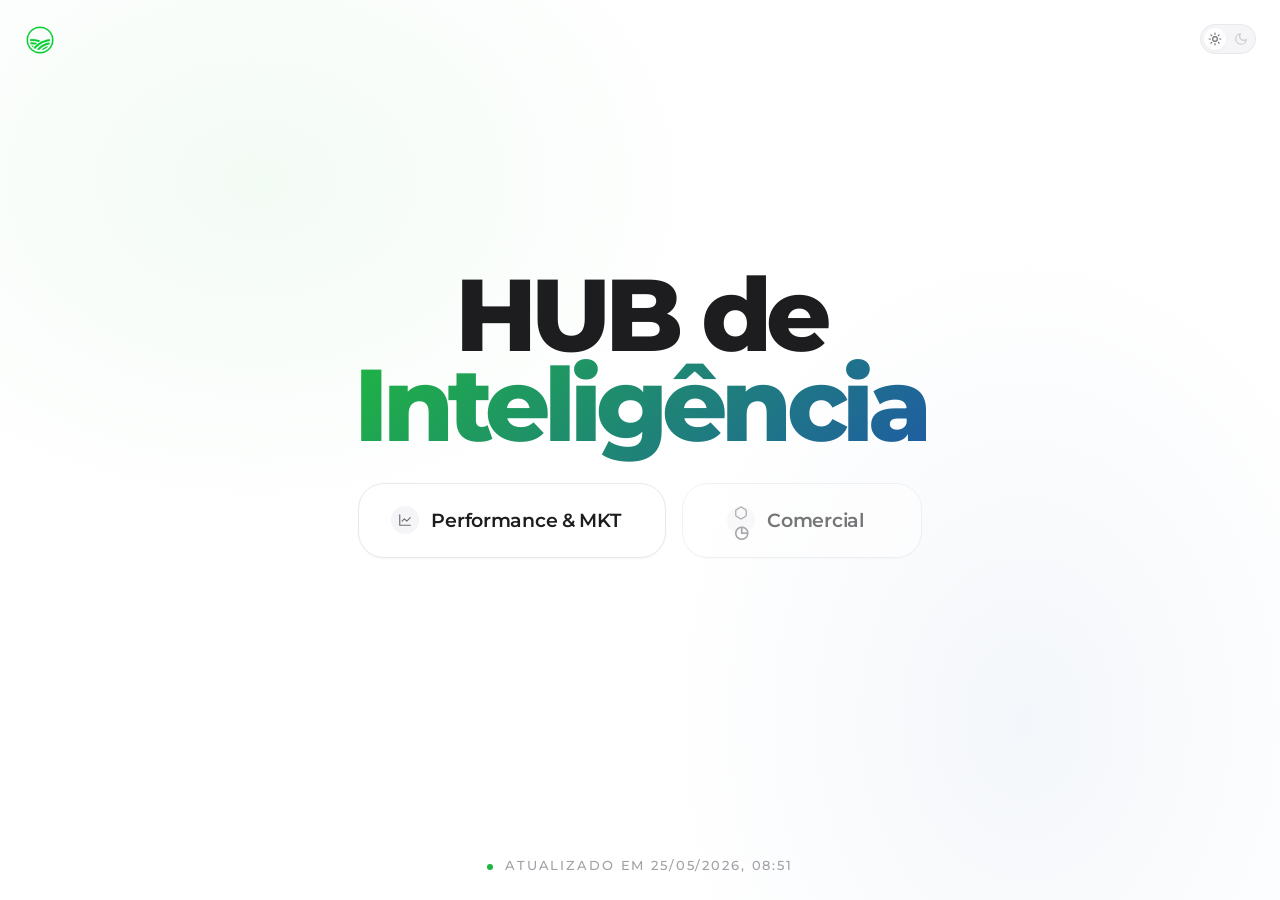
==== hub/index.html @ 113a397a "feat: setup inicial HUB Inteligencia + fluxo 1-click - Pipeline pandas processa 4 bases (Atividades," ====
<!doctype html>
<html lang="pt-BR">
<head>
  <meta charset="utf-8" />
  <meta name="viewport" content="width=device-width, initial-scale=1" />
  <title>HUB de Inteligência · Agroadvance</title>
  <link rel="stylesheet" href="assets/css/theme.css" />
  <script src="dados/performance_mkt.js" onerror="console.warn('Rode scripts/ATUALIZAR.bat')"></script>
</head>
<body>

<main class="home">

  <a class="home-mark brand-logo" href="index.html" aria-label="Agroadvance">
    <img src="assets/img/LogoAgro.png" alt="Agroadvance" class="brand-logo-img" />
  </a>

  <div class="home-toggle">
    <button class="theme-toggle" id="themeToggle" aria-label="Alternar tema">
      <svg class="tt-sun" viewBox="0 0 24 24" fill="none" stroke="currentColor" stroke-width="2" stroke-linecap="round" stroke-linejoin="round"><circle cx="12" cy="12" r="4"/><path d="M12 2v2M12 20v2M4.93 4.93l1.41 1.41M17.66 17.66l1.41 1.41M2 12h2M20 12h2M4.93 19.07l1.41-1.41M17.66 6.34l1.41-1.41"/></svg>
      <svg class="tt-moon" viewBox="0 0 24 24" fill="none" stroke="currentColor" stroke-width="2" stroke-linecap="round" stroke-linejoin="round"><path d="M21 12.79A9 9 0 1 1 11.21 3 7 7 0 0 0 21 12.79z"/></svg>
    </button>
  </div>

  <div class="home-inner home-inner-clean">

    <h1 class="home-title">HUB de<br/><em>Inteligência</em></h1>

    <div class="home-actions">

      <a class="btn-liquid btn-clean brand" href="area-mkt.html">
        <span class="btn-icon">
          <svg width="14" height="14" viewBox="0 0 24 24" fill="none" stroke="currentColor" stroke-width="2" stroke-linecap="round" stroke-linejoin="round"><path d="M3 3v18h18"/><path d="M7 14l4-4 4 4 6-6"/></svg>
        </span>
        <span class="btn-label-center">Performance &amp; MKT</span>
        <span class="btn-arrow">
          <svg width="18" height="18" viewBox="0 0 24 24" fill="none" stroke="currentColor" stroke-width="2.5" stroke-linecap="round" stroke-linejoin="round"><path d="M5 12h14M13 5l7 7-7 7"/></svg>
        </span>
      </a>

      <a class="btn-liquid btn-clean accent locked" href="#" onclick="return false;">
        <span class="btn-icon">
          <svg width="14" height="14" viewBox="0 0 24 24" fill="none" stroke="currentColor" stroke-width="2" stroke-linecap="round" stroke-linejoin="round"><path d="M21 16V8a2 2 0 0 0-1-1.73l-7-4a2 2 0 0 0-2 0l-7 4A2 2 0 0 0 3 8v8a2 2 0 0 0 1 1.73l7 4a2 2 0 0 0 2 0l7-4A2 2 0 0 0 21 16z"/></svg>
        </span>
        <span class="btn-label-center">Comercial</span>
        <span class="btn-arrow">
          <svg width="18" height="18" viewBox="0 0 24 24" fill="none" stroke="currentColor" stroke-width="2.5" stroke-linecap="round" stroke-linejoin="round"><path d="M5 12h14M13 5l7 7-7 7"/></svg>
        </span>
      </a>

    </div>
  </div>

  <div class="home-foot">
    <span class="pulse"></span>
    <span id="updateText">Carregando…</span>
  </div>
</main>

<script>
  // Theme
  (function() {
    const saved = localStorage.getItem('hub-theme') || 'light';
    document.documentElement.dataset.theme = saved;
    document.getElementById('themeToggle').addEventListener('click', () => {
      const next = document.documentElement.dataset.theme === 'dark' ? 'light' : 'dark';
      document.documentElement.dataset.theme = next;
      localStorage.setItem('hub-theme', next);
    });
  })();
  // Última atualização
  (function() {
    if (window.PAINEL_DATA) {
      const upd = new Date(window.PAINEL_DATA.meta.atualizado_em);
      document.getElementById('updateText').textContent =
        'Atualizado em ' + upd.toLocaleString('pt-BR', { dateStyle: 'short', timeStyle: 'short' });
    } else {
      document.getElementById('updateText').textContent = 'Sem dados. Rode scripts/ATUALIZAR.bat';
    }
  })();
</script>

</body>
</html>
---- hub/assets/css/theme.css ----
/* ============================================================
   HUB AGROADVANCE — Design System "ATLAS · APPLE-CLEAN"
   Montserrat · ultra-minimalista · liquid buttons · light/dark
   ============================================================ */

@import url('https://fonts.googleapis.com/css2?family=Montserrat:wght@300;400;500;600;700;800;900&family=JetBrains+Mono:wght@400;500;600&display=swap');

:root {
  /* ============= BRAND (paleta oficial Agroadvance) ============= */
  --brand-50:  #f1fbf4;
  --brand-100: #d8f4dd;
  --brand-300: #5edc7e;
  --brand-500: #1fb541;
  --brand-600: #18a039;
  --brand-700: #137f2e;
  --brand-900: #0a4519;

  --accent-100: #e0eafa;
  --accent-300: #6ca1df;
  --accent-500: #1f5ba4;
  --accent-700: #143a6b;
  --accent-900: #0b2138;
  --accent-950: #07172a;

  /* ============= NEUTROS Apple-clean ============= */
  --gray-50:  #fafafa;
  --gray-100: #f5f5f7;     /* Apple gray */
  --gray-200: #e8e8ed;
  --gray-300: #d2d2d7;
  --gray-400: #a1a1a6;
  --gray-500: #6e6e73;
  --gray-700: #424245;
  --gray-800: #1d1d1f;     /* Apple black */
  --gray-900: #000000;

  /* ============= Semântica ============= */
  --positive: #1fb541;
  --positive-soft: #f1fbf4;
  --negative: #d70015;
  --negative-soft: #fff2f2;
  --warn:     #b35309;
  --warn-soft: #fdf5e8;

  /* ============= TIPOGRAFIA ============= */
  --font-display: 'Montserrat', -apple-system, BlinkMacSystemFont, sans-serif;
  --font-body:    'Montserrat', -apple-system, BlinkMacSystemFont, sans-serif;
  --font-mono:    'JetBrains Mono', 'SF Mono', Menlo, monospace;

  --size-hero:    clamp(3.2rem, 8vw, 7rem);
  --size-display: clamp(1.9rem, 3.6vw, 2.8rem);
  --size-h1: 1.6rem;
  --size-h2: 1.18rem;
  --size-body: 0.95rem;
  --size-small: 0.86rem;
  --size-micro: 0.78rem;

  /* ============= ESPAÇOS ============= */
  --space-1: 4px;
  --space-2: 8px;
  --space-3: 12px;
  --space-4: 16px;
  --space-5: 24px;
  --space-6: 32px;
  --space-7: 48px;
  --space-8: 64px;
  --space-9: 96px;

  /* ============= RAIO ============= */
  --radius-sm: 6px;
  --radius:    10px;
  --radius-lg: 18px;
  --radius-xl: 26px;
  --radius-pill: 999px;

  /* ============= SOMBRAS (Apple-like) ============= */
  --shadow-nano:  0 1px 2px rgba(0, 0, 0, 0.04);
  --shadow-soft:  0 4px 16px rgba(0, 0, 0, 0.05);
  --shadow-lift:  0 20px 50px rgba(0, 0, 0, 0.08);
  --shadow-glow:  0 0 0 4px rgba(31, 181, 65, 0.15);

  /* ============= MOTION ============= */
  --ease-apple: cubic-bezier(0.32, 0.72, 0, 1);
  --ease-liquid: cubic-bezier(0.65, 0, 0.35, 1);
  --t-fast:    160ms;
  --t-base:    320ms;
  --t-slow:    560ms;

  /* ============= CONTEXTO (light) ============= */
  --bg:       #ffffff;
  --bg-soft:  var(--gray-50);
  --surface:  #ffffff;
  --surface-2: var(--gray-100);
  --surface-elev: #ffffff;
  --border:   var(--gray-200);
  --border-strong: var(--gray-300);
  --text:     var(--gray-800);
  --text-muted: var(--gray-500);
  --text-soft: var(--gray-400);

  /* Gráficos */
  --chart-1: #1fb541;
  --chart-2: #1f5ba4;
  --chart-3: #b35309;
  --chart-4: #0a4519;
  --chart-5: #6ca1df;
  --chart-grid: rgba(0, 0, 0, 0.05);

  --sidebar-w: 88px;
}

:root[data-theme="dark"] {
  --bg:       #000000;
  --bg-soft:  #0a0a0c;
  --surface:  #111114;
  --surface-2: #1a1a1f;
  --surface-elev: #1f1f24;
  --border:   #2a2a30;
  --border-strong: #3a3a40;
  --text:     #f5f5f7;
  --text-muted: #a1a1a6;
  --text-soft: #6e6e73;

  --gray-100: #1a1a1f;
  --gray-200: #2a2a30;

  --chart-grid: rgba(255, 255, 255, 0.05);
  --positive-soft: rgba(31, 181, 65, 0.12);
  --negative-soft: rgba(215, 0, 21, 0.14);
  --warn-soft: rgba(179, 83, 9, 0.14);

  --shadow-nano:  0 1px 2px rgba(0,0,0,0.4);
  --shadow-soft:  0 4px 16px rgba(0,0,0,0.5);
  --shadow-lift:  0 20px 50px rgba(0,0,0,0.7);
}

/* ============================================================ */
*, *::before, *::after { box-sizing: border-box; }
html, body { margin: 0; padding: 0; }
html {
  /* Base aumentada (16px → 18.5px) — escala +15.6% em tudo que usa rem */
  font-size: 18.5px;
}
body {
  font-family: var(--font-body);
  font-size: var(--size-body);
  background: var(--bg);
  color: var(--text);
  -webkit-font-smoothing: antialiased;
  -moz-osx-font-smoothing: grayscale;
  min-height: 100vh;
  line-height: 1.5;
  letter-spacing: -0.01em;
}
a { color: inherit; text-decoration: none; }
button { font: inherit; cursor: pointer; }
h1, h2, h3, h4 { margin: 0; font-weight: 700; line-height: 1.05; letter-spacing: -0.035em; }

@media (prefers-reduced-motion: reduce) {
  *, *::before, *::after { animation-duration: 0.01ms !important; transition-duration: 0.01ms !important; }
}

::selection { background: var(--brand-500); color: white; }

/* ============================================================
   TIPOGRAFIA — Utilitárias
   ============================================================ */
.t-hero {
  font-family: var(--font-display);
  font-size: var(--size-hero);
  font-weight: 800;
  letter-spacing: -0.06em;
  line-height: 0.88;
}
.t-display {
  font-family: var(--font-display);
  font-size: var(--size-display);
  font-weight: 700;
  letter-spacing: -0.035em;
  line-height: 1.05;
}
.t-mono { font-family: var(--font-mono); font-feature-settings: "tnum", "zero"; }
.t-num { font-family: var(--font-mono); font-variant-numeric: tabular-nums; font-feature-settings: "tnum"; letter-spacing: -0.01em; }
.t-kicker {
  font-family: var(--font-display);
  font-size: var(--size-micro);
  font-weight: 600;
  text-transform: uppercase;
  letter-spacing: 0.18em;
  color: var(--text-muted);
}

/* ============================================================
   HOME — Apple-clean ultra-minimalista
   ============================================================ */
.home {
  min-height: 100vh;
  display: grid;
  place-items: center;
  position: relative;
  overflow: hidden;
  padding: var(--space-7) var(--space-5);
  background: var(--bg);
}
.home::before {
  /* gradient ambient sutil — quase impercepível */
  content: '';
  position: absolute; inset: 0;
  background:
    radial-gradient(ellipse 800px 600px at 20% 20%, rgba(31, 181, 65, 0.05), transparent 60%),
    radial-gradient(ellipse 600px 800px at 80% 80%, rgba(31, 91, 164, 0.05), transparent 60%);
  pointer-events: none;
}
:root[data-theme="dark"] .home::before {
  background:
    radial-gradient(ellipse 800px 600px at 20% 20%, rgba(31, 181, 65, 0.08), transparent 60%),
    radial-gradient(ellipse 600px 800px at 80% 80%, rgba(31, 91, 164, 0.08), transparent 60%);
}

.home-toggle {
  position: absolute; top: var(--space-5); right: var(--space-5);
  z-index: 10;
}

.home-mark {
  position: absolute; top: var(--space-5); left: var(--space-5);
  display: flex; align-items: center; gap: 10px;
  font-family: var(--font-display); font-weight: 600;
  font-size: 0.95rem;
  letter-spacing: -0.01em;
  color: var(--text);
  z-index: 10;
  text-decoration: none;
  transition: opacity var(--t-base) var(--ease-apple);
}
.home-mark:hover { opacity: 0.7; }

/* Logo Agroadvance — PNG real (LogoAgro.png) */
.brand-logo-img {
  height: 32px;
  width: auto;
  display: block;
  object-fit: contain;
}
@media (max-width: 640px) { .brand-logo-img { height: 26px; } }
:root[data-theme="dark"] .brand-logo-img {
  filter: brightness(0) invert(1);   /* logo escuro vira claro no dark mode */
}

.home-inner {
  text-align: center;
  position: relative; z-index: 1;
  max-width: 720px;
  display: flex; flex-direction: column;
  align-items: center;
  gap: var(--space-7);
}
.home-inner-clean {
  gap: var(--space-6);
  margin-top: -8vh;          /* sobe levemente para não ficar com espaço vazio em cima */
}
@media (max-height: 700px) {
  .home-inner-clean { margin-top: 0; }
}

.home-eyebrow {
  font-family: var(--font-display);
  font-size: 0.78rem;
  font-weight: 600;
  text-transform: uppercase;
  letter-spacing: 0.22em;
  color: var(--text-muted);
  display: inline-flex; align-items: center; gap: var(--space-2);
}
.home-eyebrow::before, .home-eyebrow::after {
  content: ''; width: 24px; height: 1px; background: var(--border-strong);
}

.home-title {
  font-family: var(--font-display);
  font-size: var(--size-hero);
  font-weight: 800;
  letter-spacing: -0.06em;
  line-height: 0.88;
  color: var(--text);
}
.home-title em {
  font-style: normal;
  font-weight: 800;
  background: linear-gradient(135deg, var(--brand-500) 0%, var(--accent-500) 100%);
  -webkit-background-clip: text; background-clip: text;
  color: transparent;
}

.home-actions {
  display: flex; gap: var(--space-4);
  flex-wrap: wrap;
  justify-content: center;
}
@media (max-width: 640px) {
  .home-actions { flex-direction: column; width: 100%; max-width: 360px; }
}

.home-foot {
  position: absolute;
  bottom: var(--space-5); left: 0; right: 0;
  text-align: center;
  font-family: var(--font-display);
  font-size: 0.72rem;
  font-weight: 500;
  letter-spacing: 0.14em;
  text-transform: uppercase;
  color: var(--text-soft);
  z-index: 5;
}
.home-foot .pulse {
  display: inline-block; width: 6px; height: 6px;
  border-radius: 50%; background: var(--brand-500);
  margin-right: 6px;
  animation: pulse-soft 2.4s ease-in-out infinite;
}
@keyframes pulse-soft {
  0%, 100% { opacity: 0.6; transform: scale(1); }
  50% { opacity: 1; transform: scale(1.4); }
}

/* ============================================================
   BOTÕES LIQUID — premium Apple-clean
   ============================================================ */
.btn-liquid {
  --btn-bg: var(--surface);
  --btn-fg: var(--text);
  --btn-fill: var(--gray-800);
  --btn-fill-fg: white;
  --btn-border: var(--border-strong);

  position: relative;
  display: inline-flex;
  align-items: center; justify-content: center;
  gap: var(--space-3);
  padding: 22px 36px;
  min-width: 240px;
  background: var(--btn-bg);
  color: var(--btn-fg);
  border: 1px solid var(--btn-border);
  border-radius: var(--radius-xl);
  font-family: var(--font-display);
  font-weight: 600;
  font-size: 1.05rem;
  letter-spacing: -0.015em;
  overflow: hidden;
  cursor: pointer;
  transition: color var(--t-base) var(--ease-apple),
              border-color var(--t-base) var(--ease-apple),
              transform var(--t-base) var(--ease-apple),
              box-shadow var(--t-base) var(--ease-apple);
  box-shadow: var(--shadow-nano);
}
.btn-liquid::before {
  content: '';
  position: absolute;
  bottom: 0; left: 0;
  width: 100%; height: 0;
  background: var(--btn-fill);
  z-index: 0;
  transition: height var(--t-slow) var(--ease-liquid);
  border-radius: var(--radius-xl) var(--radius-xl) 0 0;
}
.btn-liquid > * { position: relative; z-index: 1; }
.btn-liquid:hover {
  color: var(--btn-fill-fg);
  border-color: var(--btn-fill);
  transform: translateY(-2px);
  box-shadow: var(--shadow-lift);
}
.btn-liquid:hover::before { height: 110%; }
.btn-liquid:active { transform: translateY(0); transition-duration: 100ms; }
.btn-liquid:focus-visible { outline: 0; box-shadow: 0 0 0 4px rgba(31, 181, 65, 0.25); }

.btn-liquid .btn-icon {
  display: inline-grid; place-items: center;
  width: 28px; height: 28px;
  border-radius: 50%;
  background: var(--surface-2);
  color: var(--text-muted);
  flex-shrink: 0;
  transition: background var(--t-base) var(--ease-apple),
              color var(--t-base) var(--ease-apple);
}
.btn-liquid:hover .btn-icon {
  background: rgba(255,255,255,0.15);
  color: var(--btn-fill-fg);
}

.btn-liquid .btn-label { display: inline-flex; flex-direction: column; align-items: flex-start; }
.btn-liquid .btn-label small {
  font-size: 0.62rem;
  font-weight: 600;
  letter-spacing: 0.18em;
  text-transform: uppercase;
  color: var(--text-muted);
  margin-bottom: 2px;
  transition: color var(--t-base) var(--ease-apple);
}
.btn-liquid:hover .btn-label small { color: rgba(255,255,255,0.7); }

/* Botão limpo: texto centralizado em uma linha só (sem kicker "ÁREA 01") */
.btn-liquid.btn-clean {
  justify-content: center;
  padding: 22px 32px;
  white-space: nowrap;            /* impede quebra do conteúdo no hover */
}
.btn-liquid.btn-clean .btn-icon { order: 0; flex-shrink: 0; }
.btn-liquid.btn-clean .btn-label-center {
  font-family: var(--font-display);
  font-weight: 600;
  font-size: 1.05rem;
  letter-spacing: -0.015em;
  color: inherit;
  text-align: center;
  order: 1;
  white-space: nowrap;            /* nunca quebra em duas linhas */
  flex-shrink: 0;
}
.btn-liquid.btn-clean .btn-arrow { order: 2; flex-shrink: 0; }

.btn-liquid .btn-arrow {
  display: inline-flex;
  align-items: center; justify-content: flex-end;
  width: 0; opacity: 0;
  margin-left: 0;
  transition: width var(--t-base) var(--ease-apple),
              opacity var(--t-base) var(--ease-apple),
              margin-left var(--t-base) var(--ease-apple);
  overflow: hidden;
}
.btn-liquid:hover .btn-arrow {
  width: 22px; opacity: 1; margin-left: var(--space-2);
}

/* Variantes */
.btn-liquid.brand { --btn-fill: var(--brand-600); --btn-border: var(--border); }
.btn-liquid.brand:hover { border-color: var(--brand-600); }
.btn-liquid.accent { --btn-fill: var(--accent-500); --btn-border: var(--border); }
.btn-liquid.accent:hover { border-color: var(--accent-500); }
.btn-liquid.dark { --btn-fill: var(--gray-800); }
:root[data-theme="dark"] .btn-liquid.dark { --btn-fill: var(--gray-100); --btn-fill-fg: var(--gray-900); }

.btn-liquid.locked {
  cursor: not-allowed; opacity: 0.6;
  pointer-events: none;
}
.btn-liquid.locked .btn-icon::after {
  content: '◷';
  font-size: 0.9rem;
}

/* ============================================================
   TOGGLE TEMA — switch elegante
   ============================================================ */
.theme-toggle {
  width: 56px; height: 30px;
  background: var(--surface-2);
  border: 1px solid var(--border);
  border-radius: var(--radius-pill);
  position: relative;
  cursor: pointer;
  transition: background var(--t-base) var(--ease-apple),
              border-color var(--t-base) var(--ease-apple);
  padding: 0;
}
.theme-toggle::before {
  content: '';
  position: absolute;
  top: 3px; left: 3px;
  width: 22px; height: 22px;
  border-radius: 50%;
  background: var(--surface);
  box-shadow: var(--shadow-nano);
  transition: transform var(--t-base) var(--ease-apple),
              background var(--t-base) var(--ease-apple);
}
:root[data-theme="dark"] .theme-toggle::before { transform: translateX(26px); }
.theme-toggle svg {
  position: absolute;
  top: 50%; transform: translateY(-50%);
  width: 14px; height: 14px;
  color: var(--text-muted);
  transition: opacity var(--t-base);
}
.theme-toggle .tt-sun { left: 7px; opacity: 1; }
.theme-toggle .tt-moon { right: 7px; opacity: 0.3; }
:root[data-theme="dark"] .theme-toggle .tt-sun { opacity: 0.3; }
:root[data-theme="dark"] .theme-toggle .tt-moon { opacity: 1; }
.theme-toggle:hover { border-color: var(--border-strong); }
.theme-toggle:focus-visible { outline: 0; box-shadow: 0 0 0 4px rgba(31, 181, 65, 0.25); }

/* ============================================================
   ÁREA — Lista de painéis
   ============================================================ */
.area-page {
  min-height: 100vh;
  display: grid; place-items: center;
  position: relative;
  padding: var(--space-7) var(--space-5);
  background: var(--bg);
  overflow: hidden;
}
.area-page::before {
  content: '';
  position: absolute; inset: 0;
  background: radial-gradient(ellipse 700px 500px at 50% 30%, rgba(31, 181, 65, 0.04), transparent 60%);
  pointer-events: none;
}
:root[data-theme="dark"] .area-page::before {
  background: radial-gradient(ellipse 700px 500px at 50% 30%, rgba(31, 181, 65, 0.07), transparent 60%);
}

.area-inner {
  position: relative; z-index: 1;
  text-align: center;
  max-width: 880px;
  display: flex; flex-direction: column;
  align-items: center;
  gap: var(--space-6);
}

.area-back {
  position: absolute;
  top: var(--space-5); right: var(--space-7);
  width: 42px; height: 42px;
  display: grid; place-items: center;
  border-radius: 50%;
  background: var(--surface);
  border: 1px solid var(--border);
  color: var(--text-muted);
  transition: all var(--t-base) var(--ease-apple);
  z-index: 10;
}
.area-back:hover {
  color: var(--text);
  border-color: var(--border-strong);
  transform: translateX(-3px);
}

.area-eyebrow {
  font-family: var(--font-display);
  font-size: 0.74rem;
  font-weight: 600;
  text-transform: uppercase;
  letter-spacing: 0.22em;
  color: var(--text-muted);
}

.area-title {
  font-family: var(--font-display);
  font-size: clamp(2.5rem, 5.5vw, 4.2rem);
  font-weight: 800;
  letter-spacing: -0.05em;
  line-height: 0.95;
}
.area-title em {
  font-style: normal;
  background: linear-gradient(135deg, var(--brand-500), var(--accent-500));
  -webkit-background-clip: text; background-clip: text; color: transparent;
}

.paineis-grid-clean {
  display: grid;
  grid-template-columns: repeat(auto-fit, minmax(220px, 1fr));
  gap: var(--space-4);
  width: 100%; max-width: 880px;
}
/* Viewport médio: 2 colunas pra evitar 3×260 estourando ~800px */
@media (max-width: 900px) {
  .paineis-grid-clean { grid-template-columns: repeat(auto-fit, minmax(200px, 1fr)); }
}
@media (max-width: 560px) {
  .paineis-grid-clean { grid-template-columns: 1fr; }
}

/* ============================================================
   APP LAYOUT (painel)
   ============================================================ */
.app-layout { min-height: 100vh; display: flex; }

.sidebar {
  width: var(--sidebar-w);
  flex-shrink: 0;
  background: var(--surface);
  border-right: 1px solid var(--border);
  display: flex; flex-direction: column;
  align-items: center;
  padding: var(--space-5) 0;
  gap: var(--space-2);
  position: sticky; top: 0; height: 100vh;
}
.sb-brand {
  width: 56px; height: 56px;
  display: grid; place-items: center;
  margin-bottom: var(--space-5);
  border-radius: 12px;
  position: relative;
  cursor: pointer;
  transition: transform var(--t-base) var(--ease-apple), background var(--t-base);
  overflow: hidden;
  padding: 6px;
}
.sb-brand:hover {
  transform: scale(1.06);
  background: var(--surface-2);
}
/* Sidebar — logo Agroadvance (substitui o círculo antigo). Clicando volta ao HUB. */
.sb-brand-img {
  width: 100%; height: auto;
  max-height: 100%;
  object-fit: contain;
  display: block;
}
:root[data-theme="dark"] .sb-brand-img { filter: brightness(0) invert(1); }

.sb-btn {
  width: 44px; height: 44px;
  border-radius: var(--radius);
  border: 0; background: transparent;
  color: var(--text-muted);
  display: grid; place-items: center;
  cursor: pointer; position: relative;
  transition: all var(--t-fast) var(--ease-apple);
}
.sb-btn:hover { background: var(--surface-2); color: var(--text); }
.sb-btn.active { background: var(--text); color: var(--bg); }

.sb-tooltip {
  position: absolute; left: calc(100% + 12px); top: 50%;
  transform: translateY(-50%) translateX(-4px);
  background: var(--text); color: var(--bg);
  font-family: var(--font-display); font-size: 0.7rem;
  font-weight: 600; letter-spacing: 0.04em;
  padding: 5px 10px; border-radius: 6px;
  white-space: nowrap; pointer-events: none;
  opacity: 0; transition: all var(--t-base) var(--ease-apple);
  z-index: 100;
}
.sb-btn:hover .sb-tooltip { opacity: 1; transform: translateY(-50%) translateX(0); }
.sb-spacer { flex: 1; }

.app-main {
  flex: 1; min-width: 0;
  padding: var(--space-6) var(--space-6) var(--space-8);
}
@media (max-width: 720px) {
  .sidebar { width: 60px; }
  .app-main { padding: var(--space-4); }
}

/* ============================================================
   APP HEADER
   ============================================================ */
.app-top {
  display: grid;
  grid-template-columns: 1fr auto;
  gap: var(--space-5);
  align-items: end;
  padding-bottom: var(--space-5);
  border-bottom: 1px solid var(--border);
  margin-bottom: var(--space-6);
}
.app-top-left {
  display: flex;
  align-items: center;
  gap: var(--space-5);
  min-width: 0;
}
.app-logo {
  display: flex;
  align-items: center;
  justify-content: center;
  padding: 8px 14px;
  border-right: 1px solid var(--border);
  padding-right: var(--space-5);
  transition: opacity var(--t-base) var(--ease-apple);
  flex-shrink: 0;
}
.app-logo:hover { opacity: 0.65; }
.app-logo img {
  height: 32px;
  width: auto;
  display: block;
  object-fit: contain;
}
:root[data-theme="dark"] .app-logo img { filter: brightness(0) invert(1); }
@media (max-width: 720px) {
  .app-top-left { gap: var(--space-3); }
  .app-logo { padding: 4px 12px 4px 0; }
  .app-logo img { height: 26px; }
}
.app-top h1 {
  font-family: var(--font-display);
  font-size: clamp(1.7rem, 3vw, 2.2rem);
  font-weight: 700;
  letter-spacing: -0.035em;
  margin-top: 4px;
}
.app-top .crumb-line {
  display: flex; align-items: center; gap: var(--space-2);
  font-family: var(--font-display);
  font-size: 0.7rem;
  font-weight: 600;
  letter-spacing: 0.16em;
  text-transform: uppercase;
  color: var(--text-soft);
}
.app-top .crumb-sep { color: var(--text-soft); opacity: 0.5; }
.app-top .crumb-active { color: var(--text-muted); }

.app-edition {
  text-align: right;
  font-family: var(--font-display);
  font-size: 0.72rem;
  font-weight: 500;
  letter-spacing: 0.12em;
  text-transform: uppercase;
  color: var(--text-muted);
}
.ed-pulse {
  display: inline-block; width: 6px; height: 6px;
  border-radius: 50%; background: var(--brand-500);
  margin-right: 6px;
  animation: pulse-soft 2.4s ease-in-out infinite;
}

/* ============================================================
   TABS TOPO / FUNDO — centralizados, grandes, destaque verde
   ============================================================ */
.tabs-funnel {
  display: flex; justify-content: center; gap: var(--space-3);
  margin: var(--space-5) auto var(--space-6);
  flex-wrap: wrap;
}
.tab-funnel {
  position: relative;
  isolation: isolate;       /* cria contexto de empilhamento isolado */
  min-width: 180px;
  padding: 16px 36px;
  border: 1.5px solid var(--border);
  border-radius: var(--radius-pill);
  background: transparent;
  font-family: var(--font-display);
  font-weight: 700;
  font-size: 1rem;
  letter-spacing: 0.04em;
  text-transform: uppercase;
  color: var(--text-muted);
  cursor: pointer;
  overflow: hidden;
  transition: color var(--t-base) var(--ease-apple),
              border-color var(--t-base) var(--ease-apple),
              transform var(--t-base) var(--ease-apple);
}
.tab-funnel::before {
  content: '';
  position: absolute; inset: 0;
  background: linear-gradient(135deg, var(--brand-500), var(--brand-700));
  border-radius: var(--radius-pill);
  z-index: -1;              /* fica ATRÁS do texto */
  opacity: 0;
  transform: scale(0.92);
  transition: opacity var(--t-base) var(--ease-apple),
              transform var(--t-base) var(--ease-apple);
}
.tab-funnel:hover {
  color: var(--text);
  border-color: var(--brand-500);
}
.tab-funnel:hover::before { opacity: 0.10; transform: scale(1); }
.tab-funnel.active {
  color: white;
  border-color: var(--brand-600);
  box-shadow: 0 8px 22px rgba(31, 181, 65, 0.28);
}
.tab-funnel.active::before { opacity: 1; transform: scale(1); }
.tab-funnel:focus-visible { outline: 0; box-shadow: 0 0 0 4px rgba(31, 181, 65, 0.25); }

/* ============================================================
   FILTROS
   ============================================================ */
.filter-bar {
  display: flex; flex-wrap: wrap;
  align-items: center; gap: var(--space-3);
  padding: var(--space-3) var(--space-4);
  background: var(--surface-2);
  border-radius: var(--radius);
  margin-bottom: var(--space-5);
}
.filter-bar .fb-label {
  font-family: var(--font-display);
  font-size: 0.7rem;
  font-weight: 700;
  letter-spacing: 0.18em;
  text-transform: uppercase;
  color: var(--text-muted);
  margin-right: 6px;
}
.filter-bar select {
  font-family: var(--font-mono);
  font-size: 0.82rem;
  font-weight: 500;
  background: var(--surface);
  border: 1px solid var(--border);
  border-radius: var(--radius-sm);
  padding: 6px 28px 6px 10px;
  color: var(--text);
  cursor: pointer; outline: none;
  appearance: none;
  background-image: url("data:image/svg+xml;charset=utf-8,%3Csvg xmlns='http://www.w3.org/2000/svg' width='12' height='12' viewBox='0 0 24 24' fill='none' stroke='%236e6e73' stroke-width='2.5' stroke-linecap='round' stroke-linejoin='round'%3E%3Cpolyline points='6 9 12 15 18 9'/%3E%3C/svg%3E");
  background-repeat: no-repeat; background-position: right 8px center;
  transition: border-color var(--t-base);
}
.filter-bar select:hover { border-color: var(--border-strong); }

.preset {
  font-family: var(--font-display);
  font-size: 0.72rem;
  font-weight: 600;
  letter-spacing: 0.1em;
  text-transform: uppercase;
  background: var(--surface);
  border: 1px solid var(--border);
  border-radius: var(--radius-sm);
  padding: 6px 12px;
  color: var(--text-muted);
  transition: all var(--t-base) var(--ease-apple);
}
.preset:hover { color: var(--text); border-color: var(--border-strong); }
.preset.active { background: var(--text); color: var(--bg); border-color: var(--text); }

.btn-clear {
  margin-left: auto;
  background: transparent;
  border: 1px solid var(--border);
  border-radius: var(--radius-sm);
  padding: 6px 12px;
  font-family: var(--font-display);
  font-size: 0.72rem;
  font-weight: 600;
  letter-spacing: 0.1em;
  text-transform: uppercase;
  color: var(--text-muted);
  display: inline-flex; align-items: center; gap: 6px;
  transition: all var(--t-base) var(--ease-apple);
}
.btn-clear:hover { color: var(--negative); border-color: var(--negative); }

/* ============================================================
   FILTRO TIPO DE CURSO — centralizado, segmentado
   ============================================================ */
.filter-type {
  display: flex; justify-content: center; align-items: center;
  gap: var(--space-3);
  margin: 0 auto var(--space-5);
  padding: var(--space-2) var(--space-3);
  max-width: 700px;
}
.filter-type .ft-label {
  font-family: var(--font-display);
  font-size: 0.7rem;
  font-weight: 700;
  letter-spacing: 0.18em;
  text-transform: uppercase;
  color: var(--text-muted);
}
.filter-type .ft-buttons {
  display: inline-flex;
  background: var(--surface-2);
  border: 1px solid var(--border);
  border-radius: var(--radius-pill);
  padding: 4px;
}
.filter-type .ft-btn {
  position: relative; isolation: isolate;
  font-family: var(--font-display);
  font-size: 0.82rem;
  font-weight: 600;
  letter-spacing: -0.005em;
  padding: 8px 18px;
  border: 0; background: transparent;
  color: var(--text-muted);
  border-radius: var(--radius-pill);
  cursor: pointer;
  overflow: hidden;
  transition: color var(--t-base) var(--ease-apple);
}
.filter-type .ft-btn::before {
  content: '';
  position: absolute; inset: 0;
  background: linear-gradient(135deg, var(--brand-500), var(--brand-700));
  border-radius: var(--radius-pill);
  z-index: -1;
  opacity: 0;
  transform: scale(0.92);
  transition: opacity var(--t-base) var(--ease-apple), transform var(--t-base) var(--ease-apple);
}
.filter-type .ft-btn:hover { color: var(--text); }
.filter-type .ft-btn.active {
  color: white;
  box-shadow: 0 4px 14px rgba(31, 181, 65, 0.25);
}
.filter-type .ft-btn.active::before { opacity: 1; transform: scale(1); }
.filter-type .ft-btn:focus-visible { outline: 0; box-shadow: 0 0 0 4px rgba(31, 181, 65, 0.2); }
@media (max-width: 560px) {
  .filter-type { flex-direction: column; gap: var(--space-2); }
}

/* ============================================================
   BANNERS
   ============================================================ */
.warn-banner {
  display: flex; align-items: center; gap: var(--space-3);
  padding: var(--space-3) var(--space-4);
  background: var(--warn-soft);
  border: 1px solid color-mix(in srgb, var(--warn) 30%, transparent);
  border-left: 3px solid var(--warn);
  border-radius: var(--radius);
  margin-bottom: var(--space-3);
  font-size: 0.86rem;
  font-weight: 500;
}
.warn-banner strong { color: var(--warn); font-weight: 700; margin-right: 4px; }

.selection-banner {
  display: flex; align-items: center; gap: var(--space-3);
  padding: var(--space-3) var(--space-4);
  background: var(--surface);
  border: 1px solid var(--border);
  border-left: 3px solid var(--brand-500);
  border-radius: var(--radius);
  margin-bottom: var(--space-4);
  font-size: 0.88rem;
  font-weight: 500;
  min-width: 0;                /* permite encolher dentro do main */
}
.selection-banner .sb-tag {
  font-family: var(--font-display);
  font-size: 0.68rem;
  font-weight: 700;
  letter-spacing: 0.16em;
  text-transform: uppercase;
  color: var(--text-muted);
  flex-shrink: 0;
}
.selection-banner .sb-val {
  color: var(--text);
  font-weight: 600;
  /* Trunca nomes longos de campanha/criativo preservando o botão Limpar */
  min-width: 0;
  flex: 1 1 auto;
  overflow: hidden;
  text-overflow: ellipsis;
  white-space: nowrap;
}
.selection-banner .sb-type { color: var(--text-soft); flex-shrink: 0; }
.selection-banner .sb-clear {
  margin-left: auto;
  flex-shrink: 0;              /* nunca corta o botão Limpar */
  background: transparent;
  border: 1px solid var(--border);
  border-radius: var(--radius-sm);
  padding: 4px 12px;
  font-family: var(--font-display);
  font-size: 0.7rem;
  font-weight: 600;
  letter-spacing: 0.1em;
  text-transform: uppercase;
  color: var(--text-muted);
}
.selection-banner .sb-clear:hover { color: var(--negative); border-color: var(--negative); }

/* ============================================================
   SEÇÃO
   ============================================================ */
.section {
  margin-top: var(--space-7);
  margin-bottom: var(--space-4);
}
.section:first-of-type { margin-top: 0; }
.section-head {
  display: flex; align-items: baseline; justify-content: space-between;
  gap: var(--space-4);
  margin-bottom: var(--space-4);
}
.section-head .sec-left {
  display: flex; align-items: baseline; gap: var(--space-3);
}
.section-head .sec-num {
  font-family: var(--font-display);
  font-size: 0.7rem;
  font-weight: 700;
  letter-spacing: 0.18em;
  text-transform: uppercase;
  color: var(--text-soft);
}
.section-head h2 {
  font-family: var(--font-display);
  font-size: 1.2rem;
  font-weight: 700;
  letter-spacing: -0.02em;
}
.section-head .sec-hint {
  font-family: var(--font-display);
  font-size: 0.7rem;
  font-weight: 500;
  letter-spacing: 0.1em;
  text-transform: uppercase;
  color: var(--text-soft);
}

/* ============================================================
   KPI grid Apple-clean — 2 Heros à esquerda + grid 4x2 à direita
   ============================================================ */
.kpi-grid {
  display: grid;
  grid-template-columns: 0.8fr 1.3fr;   /* heros menor, secundários maior */
  gap: var(--space-3);
}
.kpi-heroes {
  display: grid;
  grid-template-columns: 1fr 1fr;
  grid-template-rows: 1fr 1fr;
  gap: var(--space-3);
}
.kpi-secondary {
  display: grid;
  grid-template-columns: repeat(4, 1fr);
  grid-template-rows: repeat(2, 1fr);
  gap: var(--space-3);
}
@media (max-width: 1280px) {
  .kpi-grid { grid-template-columns: 1fr; }
  .kpi-secondary { grid-template-columns: repeat(4, 1fr); }
}
@media (max-width: 900px) {
  .kpi-heroes { grid-template-columns: 1fr 1fr; }
  .kpi-secondary { grid-template-columns: repeat(2, 1fr); grid-template-rows: auto; }
}
@media (max-width: 560px) {
  .kpi-heroes { grid-template-columns: 1fr; grid-template-rows: auto; }
  .kpi-secondary { grid-template-columns: 1fr; grid-template-rows: auto; }
}
.kpi-cell {
  background: var(--surface);
  border: 1px solid var(--border);
  border-radius: var(--radius-lg);
  padding: var(--space-4);
  display: flex; flex-direction: column;
  gap: 6px;
  min-width: 0;             /* permite encolher dentro do grid */
  transition: border-color var(--t-base);
  overflow: hidden;
}
.kpi-cell:hover { border-color: var(--border-strong); }
.kpi-cell .kpi-label {
  font-family: var(--font-display);
  font-size: 0.72rem;
  font-weight: 600;
  letter-spacing: 0.14em;
  text-transform: uppercase;
  color: var(--text-muted);
  display: flex; align-items: center; gap: 6px;
}
.kpi-cell .kpi-label .kpi-tag {
  font-size: 0.6rem;
  padding: 2px 6px;
  border-radius: 4px;
  background: var(--surface-2);
  letter-spacing: 0.08em;
  color: var(--text-muted);
}
.kpi-cell .kpi-value {
  font-family: var(--font-display);
  font-size: clamp(0.95rem, 1.3vw, 1.3rem);
  font-weight: 700;
  letter-spacing: -0.025em;
  line-height: 1.1;
  color: var(--text);
  white-space: nowrap;
  overflow: hidden;
  text-overflow: ellipsis;
  width: 100%;
  display: block;
}
.kpi-cell .kpi-value.t-num {
  font-family: var(--font-mono);
  font-weight: 600;
  font-size: clamp(0.88rem, 1.2vw, 1.15rem);
  white-space: nowrap;
  letter-spacing: -0.015em;
}
.kpi-cell .kpi-value .kpi-unit {
  font-family: var(--font-mono);
  font-size: 0.75rem;
  color: var(--text-muted);
  font-weight: 500;
  margin-right: 3px;
}
/* Sub-text (texto descritivo) — sempre na parte inferior, alinhamento original */
.kpi-cell .kpi-sub {
  font-family: var(--font-display);
  font-size: 0.74rem;
  font-weight: 500;
  color: var(--text-soft);
  letter-spacing: 0.02em;
  margin-top: auto;
}

/* Wrapper dos badges MoM + YoY — CENTRALIZADO, levemente afastado do valor */
.kpi-cmp {
  display: flex;
  justify-content: center;
  align-items: center;
  gap: 14px;                  /* afastamento horizontal entre as badges */
  margin-top: 14px;           /* afastamento vertical abaixo do valor */
  flex-wrap: wrap;
}
.kpi-cmp .kpi-yoy { margin-left: 0; }       /* reset do margin antigo */

.kpi-cell.hero {
  background: var(--text);
  border-color: transparent;
  padding: var(--space-4);
  display: flex; flex-direction: column;
  align-items: center;        /* centraliza conteúdo do hero */
  text-align: center;
  gap: 4px;
  min-height: 130px;
  position: relative;
  overflow: hidden;
}
.kpi-cell.hero .kpi-label { justify-content: center; }
.kpi-cell.hero .kpi-value {
  font-size: clamp(1.5rem, 2.2vw, 2rem);
  letter-spacing: -0.04em;
  margin-top: var(--space-1);
  white-space: nowrap;
  overflow: hidden;
  text-overflow: ellipsis;
  text-align: center;
}
.kpi-cell.hero::after {
  content: '';
  position: absolute;
  right: -40px; bottom: -40px;
  width: 180px; height: 180px;
  border-radius: 50%;
  background: radial-gradient(circle, rgba(255,255,255,0.08) 0%, transparent 70%);
  pointer-events: none;
}
:root[data-theme="dark"] .kpi-cell.hero {
  background: linear-gradient(135deg, var(--brand-700), var(--brand-900));
}
.kpi-cell.hero.topo { background: linear-gradient(135deg, var(--accent-500), var(--accent-900)); }
.kpi-cell.hero.fundo { background: linear-gradient(135deg, var(--brand-600), var(--brand-900)); }
.kpi-cell.hero .kpi-label,
.kpi-cell.hero .kpi-sub { color: rgba(255,255,255,0.7); }
.kpi-cell.hero .kpi-label .kpi-tag { background: rgba(255,255,255,0.12); color: rgba(255,255,255,0.85); }
.kpi-cell.hero .kpi-value { color: white; }
.kpi-cell.hero .kpi-value .kpi-unit { color: rgba(255,255,255,0.7); }

.kpi-cell.featured-positive { background: var(--positive-soft); border-color: color-mix(in srgb, var(--positive) 25%, transparent); }
.kpi-cell.featured-positive .kpi-value { color: var(--positive); }
.kpi-cell.featured-accent { background: var(--accent-100); border-color: color-mix(in srgb, var(--accent-500) 25%, transparent); }
.kpi-cell.featured-accent .kpi-value { color: var(--accent-500); }
:root[data-theme="dark"] .kpi-cell.featured-accent .kpi-value { color: var(--accent-300); }

/* Hero card — taxas (L→MQL · MQL→Reu) — usa o mesmo grid 2-col do .kpi-sub */
.kpi-cell.hero .kpi-sub .hero-rate-group { display: inline-flex; align-items: center; gap: 6px; flex-wrap: wrap; }
.hero-rate { white-space: nowrap; }
.hero-rate b { color: rgba(255,255,255,0.95); font-weight: 700; }
.hero-rate-sep { color: rgba(255,255,255,0.35); padding: 0 2px; }

/* ============================================================
   HEALTH WIDGET — Saúde do funil (flutuante)
   ============================================================ */
.health-widget {
  position: fixed;
  right: 24px;
  bottom: 24px;
  z-index: 200;
  display: flex; flex-direction: column; align-items: flex-end;
  gap: var(--space-2);
  font-family: var(--font-display);
  pointer-events: none;
}
.health-widget > * { pointer-events: auto; }

.health-widget .hw-toggle {
  width: 64px; height: 64px;
  border-radius: 50%;
  border: 0; padding: 0;
  background: var(--surface);
  box-shadow: var(--shadow-lift);
  cursor: pointer;
  display: grid; place-items: center;
  transition: transform var(--t-base) var(--ease-apple);
  position: relative;
  overflow: visible;
}
.health-widget .hw-toggle:hover { transform: scale(1.06); }
.health-widget .hw-toggle::before {
  content: '';
  position: absolute;
  inset: -4px;
  border-radius: 50%;
  background: currentColor;
  opacity: 0.18;
  z-index: -1;
  filter: blur(8px);
}

.health-widget .health-face {
  width: 44px; height: 44px;
  color: var(--text);
  transition: color var(--t-base);
}
.health-widget .health-face .face-bg {
  fill: var(--surface-2);
  transition: fill var(--t-base);
}

/* Estados de cor por nível */
.health-widget[data-level="bad"]   { color: var(--negative); }
.health-widget[data-level="warn"]  { color: #c87a09; }   /* âmbar */
.health-widget[data-level="good"]  { color: var(--brand-600); }
.health-widget[data-level="great"] { color: var(--brand-700); }

.health-widget[data-level="bad"]   .health-face { color: var(--negative); }
.health-widget[data-level="bad"]   .face-bg     { fill: var(--negative-soft); }
.health-widget[data-level="warn"]  .health-face { color: #c87a09; }
.health-widget[data-level="warn"]  .face-bg     { fill: #fdf3e0; }
.health-widget[data-level="good"]  .health-face { color: var(--brand-600); }
.health-widget[data-level="good"]  .face-bg     { fill: var(--brand-50); }
.health-widget[data-level="great"] .health-face { color: var(--brand-700); }
.health-widget[data-level="great"] .face-bg     { fill: var(--brand-100); }

:root[data-theme="dark"] .health-widget[data-level="warn"] .face-bg { fill: rgba(200, 122, 9, 0.18); }
:root[data-theme="dark"] .health-widget[data-level="good"] .face-bg { fill: rgba(31, 181, 65, 0.18); }
:root[data-theme="dark"] .health-widget[data-level="great"] .face-bg { fill: rgba(31, 181, 65, 0.25); }
:root[data-theme="dark"] .health-widget[data-level="bad"] .face-bg { fill: rgba(215, 0, 21, 0.18); }

/* Painel expansível com breakdown */
.health-widget .hw-panel {
  background: var(--surface);
  border: 1px solid var(--border);
  border-radius: var(--radius-lg);
  box-shadow: var(--shadow-lift);
  padding: var(--space-4);
  width: 260px;
  display: none;
  animation: hw-pop var(--t-base) var(--ease-apple);
}
.health-widget.open .hw-panel { display: block; }
@keyframes hw-pop {
  from { opacity: 0; transform: translateY(8px) scale(0.96); }
  to   { opacity: 1; transform: translateY(0) scale(1); }
}

.health-widget .hw-head {
  display: flex; justify-content: space-between; align-items: baseline;
  margin-bottom: var(--space-2);
}
.health-widget .hw-kicker {
  font-size: 0.66rem; font-weight: 700;
  letter-spacing: 0.18em; text-transform: uppercase;
  color: var(--text-muted);
}
.health-widget .hw-label {
  font-size: 0.86rem; font-weight: 700; color: currentColor;
}
.health-widget .hw-score {
  font-family: var(--font-display);
  font-weight: 800; letter-spacing: -0.04em;
  margin-bottom: var(--space-3);
}
.health-widget .hw-num { font-size: 2.2rem; color: currentColor; }
.health-widget .hw-of  { font-size: 0.9rem; color: var(--text-muted); font-weight: 500; margin-left: 2px; }

.health-widget .hw-bars { display: flex; flex-direction: column; gap: 8px; }
.health-widget .hw-bar {
  display: grid; grid-template-columns: 72px 1fr 56px;
  gap: 8px; align-items: center;
  font-size: 0.74rem;
}
.health-widget .hw-bar-label {
  font-family: var(--font-display); font-weight: 600;
  color: var(--text-muted); white-space: nowrap;
  font-size: 0.7rem; letter-spacing: 0.04em; text-transform: uppercase;
}
.health-widget .hw-bar-track {
  height: 5px; background: var(--surface-2);
  border-radius: 999px; overflow: hidden;
}
.health-widget .hw-bar-track > span {
  display: block; height: 100%; border-radius: 999px;
  background: currentColor;
  transition: width var(--t-slow) var(--ease-apple);
}
.health-widget .hw-bar-val {
  font-family: var(--font-mono); font-weight: 600;
  text-align: right; color: var(--text);
  font-size: 0.72rem;
}

@media (max-width: 720px) {
  .health-widget { right: 12px; bottom: 12px; }
  .health-widget .hw-toggle { width: 52px; height: 52px; }
  .health-widget .health-face { width: 34px; height: 34px; }
  .health-widget .hw-panel { width: 220px; padding: var(--space-3); }
}

/* Badge MoM/YoY — sutil dentro da sublabel */
.kpi-yoy {
  display: inline-flex; align-items: center;
  font-family: var(--font-mono);
  font-size: 0.58rem;             /* reduzido ~1.5px (era 0.66rem) */
  font-weight: 600;
  letter-spacing: 0.02em;
  padding: 1px 6px;
  margin-left: 6px;
  border-radius: 999px;
  background: var(--surface-2);
  line-height: 1.4;
}
/* Espaçamento extra entre badges (MoM + YoY) */
.kpi-yoy + .kpi-yoy { margin-left: 4px; }
.kpi-yoy.up   { color: var(--positive); background: var(--positive-soft); }
.kpi-yoy.down { color: var(--negative); background: var(--negative-soft); }
.kpi-yoy.flat { color: var(--text-soft); background: var(--surface-2); }
.kpi-cell.hero .kpi-yoy { background: rgba(255,255,255,0.15); color: rgba(255,255,255,0.95); }
.kpi-cell.hero .kpi-yoy.up   { color: #b9f5c4; }
.kpi-cell.hero .kpi-yoy.down { color: #ffb9b9; }

/* Delta */
.delta-mark {
  display: inline-flex; align-items: center; gap: 3px;
  font-family: var(--font-mono);
  font-size: 0.72rem; font-weight: 600;
  padding: 2px 6px; border-radius: 3px;
  margin-left: 6px;
}
.delta-mark.up { color: var(--positive); background: var(--positive-soft); }
.delta-mark.down { color: var(--negative); background: var(--negative-soft); }
.delta-mark.flat { color: var(--text-muted); background: var(--surface-2); }

/* ============================================================
   CARDS / GRIDS genéricos
   ============================================================ */
.card {
  background: var(--surface);
  border: 1px solid var(--border);
  border-radius: var(--radius-lg);
  padding: var(--space-5);
}
.card-head {
  display: flex; justify-content: space-between; align-items: baseline;
  margin-bottom: var(--space-4);
  gap: var(--space-3);
  padding-bottom: var(--space-3);
  border-bottom: 1px solid var(--border);
}
.card-head h3 {
  font-family: var(--font-display);
  font-size: 1rem;
  font-weight: 700;
  letter-spacing: -0.015em;
}
.card-head .hint {
  font-family: var(--font-display);
  font-size: 0.7rem;
  font-weight: 500;
  letter-spacing: 0.1em;
  text-transform: uppercase;
  color: var(--text-soft);
}

.grid-2 { display: grid; grid-template-columns: 1.4fr 1fr; gap: var(--space-4); }
.grid-2x { display: grid; grid-template-columns: 1fr 1fr; gap: var(--space-4); }
@media (max-width: 960px) {
  .grid-2, .grid-2x { grid-template-columns: 1fr; }
}

/* ============================================================
   FUNIL VERTICAL real — trapézios empilhados, centralizados
   ============================================================ */
/* Grid funil + canais pagos lado a lado */
.grid-funil-canais {
  display: grid;
  grid-template-columns: 1.25fr 1fr;
  gap: var(--space-4);
  align-items: stretch;
}
@media (max-width: 1100px) {
  .grid-funil-canais { grid-template-columns: 1fr; }
}

.funnel-vert {
  display: flex; flex-direction: column;
  align-items: center;
  gap: var(--space-3);
  background: var(--surface);
  border: 1px solid var(--border);
  border-radius: var(--radius-lg);
  padding: var(--space-6) var(--space-5);
}

/* ============================================================
   CANAIS PAGOS — comparativo Meta · Google · LinkedIn
   ============================================================ */
.canais-pagos {
  display: flex; flex-direction: column;
  gap: var(--space-3);
  background: var(--surface);
  border: 1px solid var(--border);
  border-radius: var(--radius-lg);
  padding: var(--space-5);
  min-width: 0;
}
.canais-head {
  display: flex; justify-content: space-between; align-items: baseline;
  margin-bottom: var(--space-2);
  padding-bottom: var(--space-2);
  border-bottom: 1px solid var(--border);
}
.canais-head h3 {
  font-family: var(--font-display);
  font-size: 0.98rem; font-weight: 700;
  letter-spacing: -0.015em;
}
.canais-head .hint {
  font-family: var(--font-display);
  font-size: 0.68rem;
  font-weight: 500;
  letter-spacing: 0.12em;
  text-transform: uppercase;
  color: var(--text-soft);
}

.canal-card {
  display: grid;
  grid-template-columns: 28px 1fr;
  gap: var(--space-3);
  padding: var(--space-3);
  border: 1px solid var(--border);
  border-radius: var(--radius);
  background: var(--surface);
  transition: border-color var(--t-base);
}
.canal-card:hover { border-color: var(--border-strong); }

.canal-logo {
  width: 28px; height: 28px;
  display: grid; place-items: center;
  border-radius: 6px;
  background: var(--surface-2);
  padding: 4px;
}
.canal-logo img {
  width: 100%; height: 100%;
  object-fit: contain;
  display: block;
}

.canal-body {
  display: flex; flex-direction: column;
  gap: 6px;
  min-width: 0;
}
.canal-head-row {
  display: flex; justify-content: space-between; align-items: baseline;
  gap: var(--space-2);
}
.canal-nome {
  font-family: var(--font-display);
  font-size: 0.92rem;
  font-weight: 700;
  color: var(--text);
  letter-spacing: -0.01em;
}
.canal-pct {
  font-family: var(--font-mono);
  font-size: 0.78rem;
  font-weight: 600;
}
.canal-pct.good { color: var(--positive); }
.canal-pct.mid  { color: var(--warn); }
.canal-pct.bad  { color: var(--negative); }

.canal-metrics {
  display: grid;
  grid-template-columns: 1fr 1fr 1fr;
  gap: var(--space-2);
  margin-top: 2px;
}
.canal-metric {
  display: flex; flex-direction: column;
  gap: 1px;
}
.canal-metric-label {
  font-family: var(--font-display);
  font-size: 0.6rem;
  font-weight: 600;
  letter-spacing: 0.12em;
  text-transform: uppercase;
  color: var(--text-soft);
}
.canal-metric-value {
  font-family: var(--font-mono);
  font-size: 0.82rem;
  font-weight: 600;
  color: var(--text);
  white-space: nowrap;
  overflow: hidden;
  text-overflow: ellipsis;
}

.canal-bar {
  height: 4px; background: var(--surface-2);
  border-radius: 999px; overflow: hidden;
  margin-top: 2px;
}
.canal-bar > span {
  display: block; height: 100%; border-radius: 999px;
  transition: width var(--t-slow) var(--ease-apple);
}
.canal-card[data-canal="meta"]     .canal-bar > span { background: linear-gradient(90deg, #0866FF, #1B55D3); }
.canal-card[data-canal="google"]   .canal-bar > span { background: linear-gradient(90deg, #FBBC04, #34A853, #4285F4); }
.canal-card[data-canal="linkedin"] .canal-bar > span { background: linear-gradient(90deg, #0A66C2, #1B55D3); }
.canal-card[data-canal="meta"]     { border-left: 3px solid #0866FF; }
.canal-card[data-canal="google"]   { border-left: 3px solid #FBBC04; }
.canal-card[data-canal="linkedin"] { border-left: 3px solid #0A66C2; }

.canais-pagos .empty-small {
  padding: var(--space-4);
  text-align: center;
  font-family: var(--font-display);
  font-size: 0.78rem;
  color: var(--text-soft);
  letter-spacing: 0.04em;
}

/* Card inteiro clicável + link "Ver campanhas" no rodapé */
.canal-card { position: relative; cursor: pointer; }
.canal-detalhe {
  display: inline-flex; align-items: center; gap: 4px;
  font-family: var(--font-display);
  font-size: 0.72rem;
  font-weight: 600;
  letter-spacing: 0.04em;
  color: var(--text-muted);
  margin-top: 6px;
  align-self: flex-end;
  transition: color var(--t-base) var(--ease-apple), gap var(--t-base) var(--ease-apple);
}
.canal-card:hover .canal-detalhe { color: var(--text); gap: 8px; }
.canal-card:hover .canal-detalhe svg { transform: translateX(2px); }
.canal-detalhe svg { transition: transform var(--t-base) var(--ease-apple); }

/* ============================================================
   DRAWER LATERAL — Campanhas do canal (Apple-style slide right)
   ============================================================ */
.canal-drawer {
  position: fixed; inset: 0;
  z-index: 500;
  display: flex; justify-content: flex-end;
  visibility: hidden;
  pointer-events: none;
  transition: visibility 0s linear 400ms;
}
.canal-drawer.hidden { visibility: hidden; pointer-events: none; }
.canal-drawer.open {
  visibility: visible;
  pointer-events: auto;
  transition: visibility 0s linear 0s;
}

.cd-overlay {
  position: absolute; inset: 0;
  background: rgba(11, 33, 56, 0.45);
  backdrop-filter: blur(3px);
  opacity: 0;
  transition: opacity var(--t-base) var(--ease-apple);
  cursor: pointer;
}
:root[data-theme="dark"] .cd-overlay { background: rgba(0, 0, 0, 0.6); }
.canal-drawer.open .cd-overlay { opacity: 1; }

.cd-panel {
  position: relative;
  width: min(540px, 92vw);
  height: 100vh;
  background: var(--surface);
  border-left: 1px solid var(--border);
  box-shadow: var(--shadow-lift);
  display: flex; flex-direction: column;
  transform: translateX(100%);
  transition: transform var(--t-slow) var(--ease-apple);
}
.canal-drawer.open .cd-panel { transform: translateX(0); }

.cd-head {
  display: flex; justify-content: space-between; align-items: center;
  padding: var(--space-5) var(--space-5) var(--space-4);
  border-bottom: 1px solid var(--border);
}
.cd-title {
  display: flex; align-items: center; gap: var(--space-3);
}
.cd-logo {
  width: 36px; height: 36px;
  display: grid; place-items: center;
  background: var(--surface-2);
  border-radius: 8px;
  padding: 5px;
  flex-shrink: 0;
}
.cd-logo img { width: 100%; height: 100%; object-fit: contain; display: block; }
.cd-nome {
  font-family: var(--font-display);
  font-size: 1.15rem;
  font-weight: 700;
  letter-spacing: -0.02em;
}
.cd-close {
  width: 36px; height: 36px;
  display: grid; place-items: center;
  background: var(--surface-2);
  border: 0; border-radius: 50%;
  color: var(--text-muted);
  cursor: pointer;
  transition: all var(--t-base) var(--ease-apple);
}
.cd-close:hover { background: var(--text); color: var(--bg); }

.cd-summary {
  padding: var(--space-3) var(--space-5);
  display: grid;
  grid-template-columns: repeat(3, 1fr);
  gap: var(--space-3);
  border-bottom: 1px solid var(--border);
}
.cd-summary-cell { display: flex; flex-direction: column; gap: 2px; }
.cd-summary-label {
  font-family: var(--font-display);
  font-size: 0.62rem;
  font-weight: 700;
  letter-spacing: 0.14em;
  text-transform: uppercase;
  color: var(--text-muted);
}
.cd-summary-value {
  font-family: var(--font-mono);
  font-size: 0.96rem;
  font-weight: 600;
  color: var(--text);
}

.cd-search {
  display: flex; align-items: center; gap: var(--space-2);
  padding: var(--space-3) var(--space-5);
  border-bottom: 1px solid var(--border);
  color: var(--text-soft);
}
.cd-search input {
  flex: 1;
  background: transparent; border: 0; outline: 0;
  font-family: var(--font-display);
  font-size: 0.9rem;
  color: var(--text);
  min-width: 0;
}
.cd-search input::placeholder { color: var(--text-soft); }

.cd-list-wrap {
  flex: 1; min-height: 0;
  display: flex; flex-direction: column;
}
.cd-list-head {
  display: grid;
  grid-template-columns: 1fr 56px 56px 64px 96px;
  gap: var(--space-2);
  padding: var(--space-2) var(--space-5);
  background: var(--surface-2);
  border-bottom: 1px solid var(--border);
  font-family: var(--font-display);
  font-size: 0.62rem;
  font-weight: 700;
  letter-spacing: 0.12em;
  text-transform: uppercase;
  color: var(--text-muted);
}
.cd-list-head .num { text-align: right; }
.cd-list {
  flex: 1; min-height: 0;
  overflow-y: auto;
  padding: var(--space-1) 0;
}
.cd-row {
  display: grid;
  grid-template-columns: 1fr 56px 56px 64px 96px;
  gap: var(--space-2);
  padding: 10px var(--space-5);
  border-bottom: 1px solid var(--border);
  align-items: center;
  transition: background var(--t-fast);
}
.cd-row:hover { background: var(--surface-2); }
.cd-row .cd-camp {
  font-family: var(--font-mono);
  font-size: 0.78rem;
  font-weight: 500;
  color: var(--text);
  white-space: nowrap;
  overflow: hidden;
  text-overflow: ellipsis;
  min-width: 0;
}
.cd-row .num {
  text-align: right;
  font-family: var(--font-mono);
  font-size: 0.78rem;
  font-weight: 500;
  color: var(--text);
}
.cd-row .pct-pill {
  margin-left: auto;
  font-size: 0.7rem;
  padding: 2px 8px;
}

.cd-foot {
  padding: var(--space-3) var(--space-5);
  border-top: 1px solid var(--border);
  background: var(--surface-2);
  font-family: var(--font-display);
  font-size: 0.7rem;
  font-weight: 600;
  letter-spacing: 0.12em;
  text-transform: uppercase;
  color: var(--text-soft);
}

@media (max-width: 640px) {
  .cd-panel { width: 100vw; border-left: 0; }
  .cd-list-head, .cd-row {
    grid-template-columns: 1fr 50px 60px 80px;
    padding-left: var(--space-3); padding-right: var(--space-3);
  }
  .cd-list-head span:nth-child(3), .cd-row .cd-mqls { display: none; }
}
/* Wrap do estágio — barra CENTRALIZADA absoluta, outside à direita da barra */
.fn-stage-wrap {
  position: relative;
  width: 100%; max-width: 720px;
  margin: 0 auto;
  min-height: 76px;
  display: flex;
  justify-content: center;
  align-items: center;
}
.fn-stage {
  width: var(--fn-w, 100%);
  min-width: 56px;          /* nunca menor que isso, pra caber o badge da etapa */
  flex-shrink: 0;
  background: var(--fn-color, var(--brand-500));
  border-radius: var(--radius-lg);
  padding: var(--space-4) var(--space-5);
  display: flex;
  align-items: center;
  justify-content: space-between;
  gap: var(--space-3);
  color: white;
  transition: transform var(--t-base) var(--ease-apple);
  position: relative;
  overflow: hidden;
}
.fn-stage:hover { transform: translateY(-1px); }

/* Quando a barra fica estreita: card colorido vazio, conteúdo aparece no outside */
.fn-stage.narrow {
  padding: var(--space-4) 0;
  min-height: 56px;
}

/* Texto que aparece FORA do card (quando barra é estreita) — posicionado à direita da barra */
.fn-outside {
  position: absolute;
  top: 50%;
  /* Margem esquerda: centro do wrap + metade da largura da barra + gap */
  left: calc(50% + (var(--fn-w, 0%) / 2) + 12px);
  transform: translateY(-50%);
  display: flex; flex-direction: column;
  gap: 2px;
  white-space: nowrap;
  pointer-events: none;
}
.fn-name-outside {
  font-family: var(--font-display);
  font-size: 1.05rem;
  font-weight: 700;
  color: var(--text);
  letter-spacing: -0.02em;
  line-height: 1.2;
}
.fn-value-outside {
  font-family: var(--font-mono);
  font-size: 1.4rem;
  font-weight: 600;
  letter-spacing: -0.02em;
  color: var(--text);
  line-height: 1;
}
.fn-money-outside {
  font-family: var(--font-mono);
  font-size: 0.82rem;
  font-weight: 500;
  color: var(--brand-700);
}
.funnel-vert.topo .fn-money-outside { color: var(--accent-500); }

/* Wrap do "value" dentro do card largo */
.fn-stage .fn-value-wrap { display: flex; flex-direction: column; align-items: flex-end; gap: 2px; }
.fn-stage .fn-value { white-space: nowrap; }

@media (max-width: 640px) {
  .fn-stage-wrap { min-height: auto; }
  .fn-stage { width: 100% !important; min-width: 0; }
  .fn-outside {
    position: static;
    transform: none;
    margin-top: 4px;
    padding-left: 0;
    align-items: flex-start;
  }
}

.fn-stage .fn-meta {
  display: flex; flex-direction: column; gap: 4px;
  min-width: 0;
}
.fn-stage .fn-step {
  font-family: var(--font-display);
  font-size: 0.66rem;
  font-weight: 600;
  letter-spacing: 0.18em;
  text-transform: uppercase;
  color: rgba(255,255,255,0.65);
}
.fn-stage .fn-name {
  font-family: var(--font-display);
  font-size: 1.25rem;
  font-weight: 700;
  letter-spacing: -0.025em;
}
.fn-stage .fn-value {
  font-family: var(--font-mono);
  font-size: clamp(1.8rem, 3vw, 2.4rem);
  font-weight: 600;
  letter-spacing: -0.03em;
  text-align: right;
}
.fn-stage .fn-money {
  display: block;
  font-family: var(--font-mono);
  font-size: 0.82rem;
  font-weight: 500;
  color: rgba(255,255,255,0.78);
  margin-top: 2px;
  text-align: right;
}
.fn-stage .fn-icon {
  width: 36px; height: 36px;
  border-radius: 50%;
  background: rgba(255,255,255,0.18);
  display: grid; place-items: center;
  color: white;
  font-weight: 700;
  font-family: var(--font-mono);
  font-size: 0.9rem;
}

/* Conector entre etapas — bem espaçado, isolado das barras */
.fn-conn {
  width: 100%; max-width: 720px;
  height: 40px;
  display: grid; place-items: center;
  position: relative;
  z-index: 2;                        /* fica acima das barras */
  margin: 0;
  pointer-events: none;
}
.fn-conn::before, .fn-conn::after {
  content: '';
  position: absolute;
  top: 0;
  width: 0; height: 0;
  border-top: 14px solid var(--fn-from, var(--brand-500));
  z-index: 0;
}
.fn-conn::before { left: calc(50% - 1px); border-right: 12px solid transparent; }
.fn-conn::after { left: calc(50% - 11px); border-left: 12px solid transparent; }
.fn-conn .fn-pct {
  position: relative; z-index: 3;
  background: var(--surface);
  border: 1px solid var(--border);
  box-shadow: var(--shadow-nano);
  font-family: var(--font-mono);
  font-size: 0.82rem;
  font-weight: 600;
  padding: 5px 14px;
  border-radius: var(--radius-pill);
  color: var(--brand-700);
  white-space: nowrap;
  pointer-events: auto;
}
.fn-conn .fn-pct::before { content: '↓ '; opacity: 0.5; }

/* Topo variant — azul */
.funnel-vert.topo .fn-stage { background: var(--fn-color, var(--accent-500)); }
.funnel-vert.topo .fn-conn .fn-pct { color: var(--accent-500); }

@media (max-width: 640px) {
  .fn-stage { grid-template-columns: 1fr; padding: var(--space-3) var(--space-4); }
  .fn-stage .fn-icon { display: none; }
  .fn-stage .fn-value { text-align: left; }
}

/* ============================================================
   RANKING — Apple-clean
   ============================================================ */
.rank-grid { display: grid; grid-template-columns: 1fr 1fr; gap: var(--space-4); }
@media (max-width: 1024px) { .rank-grid { grid-template-columns: 1fr; } }

.rank-head {
  display: flex; align-items: center; gap: var(--space-3);
  margin-bottom: var(--space-3);
}
.rank-head .rh-tag {
  font-family: var(--font-display);
  font-size: 0.66rem;
  font-weight: 700;
  letter-spacing: 0.18em;
  text-transform: uppercase;
  padding: 4px 10px;
  border-radius: var(--radius-pill);
}
.rank-head.best .rh-tag { background: var(--positive-soft); color: var(--positive); }
.rank-head.worst .rh-tag { background: var(--negative-soft); color: var(--negative); }
.rank-head h3 {
  font-family: var(--font-display);
  font-size: 1rem;
  font-weight: 700;
}

.rank-item {
  background: var(--surface);
  border: 1px solid var(--border);
  border-radius: var(--radius-lg);
  padding: var(--space-4);
  margin-bottom: var(--space-2);
  cursor: pointer;
  transition: border-color var(--t-base);
}
.rank-item:hover { border-color: var(--border-strong); }
.rank-item.best { border-left: 3px solid var(--positive); }
.rank-item.worst {
  border-left: 3px solid var(--negative);
  background: linear-gradient(90deg, var(--negative-soft) 0%, var(--surface) 65%);
}
:root[data-theme="dark"] .rank-item.worst {
  background: linear-gradient(90deg, rgba(215, 0, 21, 0.14) 0%, var(--surface) 65%);
}
.rank-item.worst.alert {
  background: linear-gradient(90deg, var(--negative-soft) 0%, var(--negative-soft) 30%, var(--surface) 95%);
  border-left-width: 4px;
}
:root[data-theme="dark"] .rank-item.worst.alert {
  background: linear-gradient(90deg, rgba(215, 0, 21, 0.22) 0%, rgba(215, 0, 21, 0.10) 35%, var(--surface) 95%);
}

.rank-row {
  display: grid;
  grid-template-columns: 40px 1fr auto auto;
  gap: var(--space-3);
  align-items: center;
}
.rank-position {
  font-family: var(--font-display);
  font-size: 1.5rem;
  font-weight: 800;
  text-align: center;
  letter-spacing: -0.04em;
  color: var(--text-soft);
}
.rank-position.medal-1 { color: var(--brand-600); }
.rank-position.medal-2 { color: var(--accent-500); }
.rank-position.medal-3 { color: var(--warn); }
.rank-position.worst1 { color: var(--negative); }

.rank-info { min-width: 0; }
.rank-name {
  font-family: var(--font-display);
  font-size: 0.86rem;
  font-weight: 600;
  white-space: nowrap; overflow: hidden; text-overflow: ellipsis;
  letter-spacing: -0.01em;
}
.rank-bar {
  height: 4px; background: var(--surface-2);
  border-radius: 999px; margin-top: 8px; overflow: hidden;
}
.rank-bar > span {
  display: block; height: 100%; border-radius: 999px;
  background: linear-gradient(90deg, var(--positive), var(--brand-700));
  transition: width var(--t-slow) var(--ease-apple);
}
.rank-item.worst .rank-bar > span { background: linear-gradient(90deg, var(--negative), #ff6b6b); }

.rank-metrics {
  display: flex; gap: var(--space-3);
  margin-top: 6px;
  font-family: var(--font-mono);
  font-size: 0.72rem;
  color: var(--text-muted);
  flex-wrap: wrap;
}
.rank-metrics b { color: var(--text); font-weight: 600; }
.rank-metrics .alert-tag {
  color: var(--negative); font-weight: 700;
  letter-spacing: 0.08em; text-transform: uppercase;
  font-family: var(--font-display);
  font-size: 0.62rem;
  padding: 2px 6px;
  background: var(--negative-soft);
  border-radius: 3px;
}

.rank-pct {
  font-family: var(--font-display);
  font-size: 1.45rem;
  font-weight: 700;
  letter-spacing: -0.03em;
  color: var(--positive);
}
.rank-item.worst .rank-pct { color: var(--negative); }

.rank-toggle {
  font-family: var(--font-mono);
  font-size: 1rem;
  color: var(--text-muted);
  background: var(--surface-2);
  width: 24px; height: 24px;
  border-radius: 50%;
  display: grid; place-items: center;
  transition: background var(--t-base);
}
.rank-toggle::before { content: '+'; }
.rank-item.open .rank-toggle::before { content: '−'; }
.rank-toggle:hover { background: var(--border); }

.drilldown {
  margin-top: var(--space-3);
  padding-top: var(--space-3);
  border-top: 1px solid var(--border);
  display: none;
}
.rank-item.open .drilldown { display: block; }

.drill-fonte {
  display: flex; align-items: center; gap: var(--space-2);
  padding: var(--space-2) var(--space-3);
  margin-bottom: 4px;
  border-radius: var(--radius);
  background: var(--surface-2);
  font-family: var(--font-mono);
  font-size: 0.74rem;
}

/* ============================================================
   SOURCE PILLS — com LOGOS de Meta e Google
   ============================================================ */
.source-pill {
  display: inline-flex; align-items: center;
  gap: 6px;
  padding: 3px 10px;
  font-family: var(--font-display);
  font-size: 0.68rem;
  font-weight: 600;
  letter-spacing: 0.04em;
  border-radius: var(--radius-pill);
  border: 1px solid transparent;
}
.source-pill .source-logo {
  width: 16px; height: 16px;
  flex-shrink: 0;
  display: inline-flex; align-items: center; justify-content: center;
}
.source-pill .source-logo img {
  width: 100%; height: 100%;
  object-fit: contain;
  display: block;
}
.source-pill { padding: 4px 12px; font-size: 0.74rem; gap: 8px; }
.source-pill .source-logo svg { width: 100%; height: 100%; display: block; }

.source-pill.meta { background: #e7f1ff; color: #0866FF; border-color: #b4d0ff; }
.source-pill.google { background: #fff3e0; color: #b35309; border-color: #ffd9a8; }
.source-pill.linkedin { background: #e8eef7; color: #0a66c2; border-color: #c8d6ed; }
.source-pill.whatsapp { background: #e6f9ec; color: #128c4a; border-color: #b6ead0; }
.source-pill.outros { background: var(--surface-2); color: var(--text-muted); border-color: var(--border); }
.source-pill.eventos { background: #fce8f1; color: #b91d5a; border-color: #f4c0d7; }
.source-pill.crm { background: #f0e7fb; color: #7c3aed; border-color: #d6c2f5; }

:root[data-theme="dark"] .source-pill.meta { background: rgba(8,102,255,0.14); color: #4d8eff; border-color: rgba(8,102,255,0.30); }
:root[data-theme="dark"] .source-pill.google { background: rgba(179,83,9,0.18); color: #e0a96b; border-color: rgba(179,83,9,0.35); }

.drill-criativos {
  padding-left: var(--space-4); padding-top: 6px;
}
.criativo-row {
  display: flex; align-items: center; gap: var(--space-2);
  padding: 4px 8px;
  font-family: var(--font-mono);
  font-size: 0.72rem;
  color: var(--text-muted);
  cursor: pointer;
  border-radius: var(--radius-sm);
}
.criativo-row:hover { background: var(--surface-2); }
.criativo-row.selected { background: var(--brand-50); color: var(--brand-700); }
:root[data-theme="dark"] .criativo-row.selected { background: rgba(31,181,65,0.12); color: var(--brand-300); }
.criativo-row .creative-name,
.criativo-row .creative-tag {
  font-family: var(--font-mono);
  font-size: 0.7rem;
  background: var(--surface);
  padding: 2px 6px;
  border-radius: 4px;
  color: var(--text);
  border: 1px solid var(--border);
  max-width: 55%;
  overflow: hidden; text-overflow: ellipsis; white-space: nowrap;
  flex-shrink: 0;
}
.drill-mini-pct {
  font-weight: 600;
  margin-left: auto;
  font-size: 0.72rem;
}
.drill-mini-pct.up { color: var(--positive); }
.drill-mini-pct.down { color: var(--negative); }

/* ============================================================
   SEARCH
   ============================================================ */
.search-input {
  display: inline-flex; align-items: center; gap: var(--space-2);
  background: var(--surface-2);
  border: 1px solid transparent;
  border-radius: var(--radius-pill);
  padding: 7px 14px;
  min-width: 260px;
  transition: all var(--t-base) var(--ease-apple);
}
.search-input:focus-within {
  background: var(--surface);
  border-color: var(--brand-500);
  box-shadow: 0 0 0 3px rgba(31, 181, 65, 0.12);
}
.search-input svg { color: var(--text-soft); flex-shrink: 0; }
.search-input input {
  border: 0; background: transparent; outline: none;
  font-family: var(--font-display);
  font-weight: 500;
  font-size: 0.85rem;
  color: var(--text);
  width: 100%; min-width: 0;
}
.search-input input::placeholder { color: var(--text-soft); }

/* ============================================================
   TABELA HIERÁRQUICA — Curso → Campanha → Canal → Criativo
   ============================================================ */
.hier-table {
  width: 100%;
  max-height: 720px;
  overflow-y: auto;
  overflow-x: auto;             /* fallback se viewport for muito estreito */
}
.hier-row {
  display: grid;
  /* Reduzido pra caber em viewport ~620px (era 28+1fr+110+110+96+130 = ~600 só de fixos) */
  grid-template-columns: 24px minmax(140px, 1fr) 80px 80px 70px 100px;
  gap: var(--space-2);
  align-items: center;
  padding: 12px var(--space-3);
  cursor: pointer;
  border-bottom: 1px solid var(--border);
  transition: background var(--t-fast);
}
.hier-row:hover { background: var(--surface-2); }
.hier-row.selected {
  background: linear-gradient(90deg, var(--brand-50) 0%, transparent 70%);
}
:root[data-theme="dark"] .hier-row.selected {
  background: linear-gradient(90deg, rgba(31,181,65,0.10) 0%, transparent 70%);
}

.hier-row.level-1 { background: var(--surface-2); font-weight: 600; }
.hier-row.level-1:hover { background: var(--gray-200); }
:root[data-theme="dark"] .hier-row.level-1 { background: var(--surface-2); }

.hier-row.level-2 { padding-left: var(--space-7); }
.hier-row.level-3 { padding-left: calc(var(--space-7) + var(--space-5)); background: var(--bg-soft); }
.hier-row.level-4 { padding-left: calc(var(--space-7) + var(--space-5) + var(--space-5)); background: var(--bg-soft); cursor: pointer; }

/* Criativo selecionado na Galeria */
.hier-row.level-4.selected {
  background: linear-gradient(90deg, var(--brand-50) 0%, transparent 80%);
  border-left: 3px solid var(--brand-500);
  font-weight: 600;
}
:root[data-theme="dark"] .hier-row.level-4.selected {
  background: linear-gradient(90deg, rgba(31,181,65,0.16) 0%, transparent 80%);
}
.hier-row.level-4.selected .hier-name {
  color: var(--brand-700);
  font-weight: 600;
}
:root[data-theme="dark"] .hier-row.level-4.selected .hier-name { color: var(--brand-300); }

.hier-row .hier-expand {
  width: 18px; height: 18px;
  display: grid; place-items: center;
  color: var(--text-soft);
  transition: transform var(--t-base) var(--ease-apple);
  flex-shrink: 0;
}
.hier-row.open > .hier-expand { transform: rotate(90deg); color: var(--brand-500); }
.hier-row.no-expand .hier-expand { visibility: hidden; }

.hier-row .hier-name {
  font-family: var(--font-display);
  font-size: 0.88rem;
  font-weight: 600;
  white-space: nowrap;
  overflow: hidden;
  text-overflow: ellipsis;
  color: var(--text);
  letter-spacing: -0.005em;
  display: inline-flex; align-items: center; gap: 8px;
  min-width: 0;
}
.hier-row.level-1 .hier-name { font-size: 0.95rem; font-weight: 700; }
.hier-row.level-2 .hier-name { color: var(--text-muted); font-weight: 600; font-family: var(--font-mono); font-size: 0.78rem; }
.hier-row.level-3 .hier-name { font-weight: 600; }
.hier-row.level-4 .hier-name { font-family: var(--font-mono); font-size: 0.76rem; color: var(--text-muted); }

.hier-row .hier-num {
  font-family: var(--font-mono);
  font-size: 0.84rem;
  font-weight: 500;
  text-align: right;
  font-variant-numeric: tabular-nums;
}
.hier-row.level-1 .hier-num { font-weight: 600; }
.hier-row .hier-num-sub {
  display: block;
  font-size: 0.68rem;
  color: var(--text-soft);
  font-weight: 400;
  margin-top: 1px;
}

.hier-empty {
  padding: var(--space-7);
  text-align: center;
  color: var(--text-soft);
  font-family: var(--font-display);
  font-size: 0.86rem;
  letter-spacing: 0.06em;
  text-transform: uppercase;
}

.hier-header {
  display: grid;
  grid-template-columns: 24px minmax(140px, 1fr) 80px 80px 70px 100px;
  gap: var(--space-2);
  padding: 12px var(--space-3);
  background: var(--surface-2);
  border-bottom: 1px solid var(--border);
  font-family: var(--font-display);
  font-size: 0.66rem;
  font-weight: 700;
  letter-spacing: 0.14em;
  text-transform: uppercase;
  color: var(--text-muted);
  position: sticky; top: 0; z-index: 2;
}
.hier-header .hh-num { text-align: right; }

/* Viewport estreito: esconde coluna Custo (a mais à direita) */
@media (max-width: 720px) {
  .hier-row, .hier-header { grid-template-columns: 22px minmax(120px, 1fr) 70px 70px 60px; }
  .hier-row .col-custo, .hier-header .col-custo { display: none; }
}

/* ============================================================
   TABELA (antiga - mantida pra compat)
   ============================================================ */
.data-table-wrap {
  background: var(--surface);
  border: 1px solid var(--border);
  border-radius: var(--radius-lg);
  overflow: hidden;
}
.data-table {
  width: 100%; border-collapse: collapse;
  font-family: var(--font-mono);
  font-size: 0.82rem;
}
.data-table thead th {
  background: var(--surface-2);
  font-family: var(--font-display);
  font-size: 0.68rem;
  font-weight: 700;
  letter-spacing: 0.14em;
  text-transform: uppercase;
  color: var(--text-muted);
  padding: 12px 14px;
  text-align: left;
  border-bottom: 1px solid var(--border);
  cursor: pointer;
  user-select: none;
}
.data-table thead th:hover { color: var(--text); }
.data-table thead th.num { text-align: right; }
.data-table thead th.sorted-asc,
.data-table thead th.sorted-desc { color: var(--brand-700); }
.data-table thead th.sorted-asc::after { content: ' ↑'; }
.data-table thead th.sorted-desc::after { content: ' ↓'; }

.data-table tbody tr.camp-row {
  border-bottom: 1px solid var(--border);
  cursor: pointer;
  transition: background var(--t-fast);
}
.data-table tbody tr:hover { background: var(--surface-2); }
.data-table tbody tr.selected {
  background: linear-gradient(90deg, var(--brand-50) 0%, transparent 70%);
  border-left: 3px solid var(--brand-500);
}
:root[data-theme="dark"] .data-table tbody tr.selected {
  background: linear-gradient(90deg, rgba(31,181,65,0.10) 0%, transparent 70%);
}
.data-table tbody tr.dimmed { opacity: 0.4; }
.data-table tbody td { padding: 12px 14px; vertical-align: middle; }
.data-table td.num { text-align: right; font-weight: 500; }
.data-table .camp-name { font-family: var(--font-display); font-weight: 600; color: var(--text); font-size: 0.86rem; }
.expand-icon {
  width: 18px; height: 18px;
  display: grid; place-items: center;
  color: var(--text-soft);
  transition: transform var(--t-base);
}
tr.open .expand-icon { transform: rotate(90deg); color: var(--brand-500); }

.pct-pill {
  display: inline-block;
  font-family: var(--font-mono);
  font-size: 0.72rem; font-weight: 600;
  padding: 2px 8px;
  border-radius: var(--radius-pill);
}
.pct-pill.good { background: var(--positive-soft); color: var(--positive); }
.pct-pill.mid  { background: var(--warn-soft); color: var(--warn); }
.pct-pill.bad  { background: var(--negative-soft); color: var(--negative); }

.cursos-mini {
  display: flex; flex-direction: column; gap: 2px;
  font-family: var(--font-display);
  font-size: 0.74rem;
  font-weight: 500;
  color: var(--text-soft);
}
.cursos-mini span {
  white-space: nowrap; overflow: hidden; text-overflow: ellipsis;
  max-width: 220px;
}

.drill-tr { background: var(--surface-2); }
.drill-tr td { padding: 0; }
.drill-wrap { padding: var(--space-4) var(--space-5) var(--space-4) var(--space-7); }

.table-footer {
  padding: 10px 14px;
  font-family: var(--font-display);
  font-size: 0.7rem;
  font-weight: 500;
  letter-spacing: 0.1em;
  text-transform: uppercase;
  color: var(--text-soft);
  background: var(--surface-2);
  border-top: 1px solid var(--border);
}

/* ============================================================
   Cursos
   ============================================================ */
.curso-line {
  cursor: pointer;
  padding: var(--space-2) 0;
  transition: opacity var(--t-base);
}
.curso-line + .curso-line { border-top: 1px solid var(--border); }
.curso-line:hover { opacity: 0.8; }
.curso-line.selected .curso-bar {
  outline: 2px solid var(--brand-500);
  outline-offset: 2px;
  border-radius: 4px;
}
.curso-head {
  display: flex; justify-content: space-between; align-items: baseline;
  font-family: var(--font-display);
  font-size: 0.86rem;
}
.curso-name { font-weight: 600; color: var(--text); }
.curso-stat { color: var(--text-muted); font-size: 0.74rem; font-family: var(--font-mono); }
.curso-stat b { color: var(--text); font-weight: 600; }
.curso-bar {
  height: 5px; background: var(--surface-2);
  border-radius: 999px; overflow: hidden; margin-top: 6px;
}
.curso-bar > span {
  display: block; height: 100%;
  background: linear-gradient(90deg, var(--brand-300), var(--brand-700));
  border-radius: 999px;
  transition: width var(--t-slow) var(--ease-apple);
}

/* ============================================================
   Estados
   ============================================================ */
.empty {
  display: grid; place-items: center;
  padding: var(--space-6);
  font-family: var(--font-display);
  font-size: 0.78rem;
  font-weight: 500;
  letter-spacing: 0.1em;
  text-transform: uppercase;
  color: var(--text-soft);
  border-radius: var(--radius);
  text-align: center;
}

/* ============================================================
   Toast
   ============================================================ */
.toast-area {
  position: fixed; bottom: var(--space-5); right: var(--space-5); z-index: 1000;
  display: flex; flex-direction: column; gap: var(--space-2);
}
.toast {
  background: var(--text); color: var(--bg);
  padding: var(--space-3) var(--space-4);
  border-radius: var(--radius);
  font-family: var(--font-display);
  font-size: 0.86rem;
  font-weight: 500;
  box-shadow: var(--shadow-lift);
  border-left: 3px solid var(--brand-500);
  animation: toast-in var(--t-base) var(--ease-apple);
}
.toast.success { border-left-color: var(--positive); }
.toast.error { border-left-color: var(--negative); }
@keyframes toast-in {
  from { transform: translateY(20px); opacity: 0; }
  to { transform: translateY(0); opacity: 1; }
}

/* ============================================================
   ANIMAÇÕES de entrada
   ============================================================ */
.fade-up {
  animation: fadeUp var(--t-slow) var(--ease-apple) backwards;
}
@keyframes fadeUp {
  from { opacity: 0; transform: translateY(20px); }
  to { opacity: 1; transform: translateY(0); }
}

.hidden { display: none !important; }
.text-muted { color: var(--text-muted); }
.text-soft  { color: var(--text-soft); }
.text-positive { color: var(--positive); }
.text-negative { color: var(--negative); }
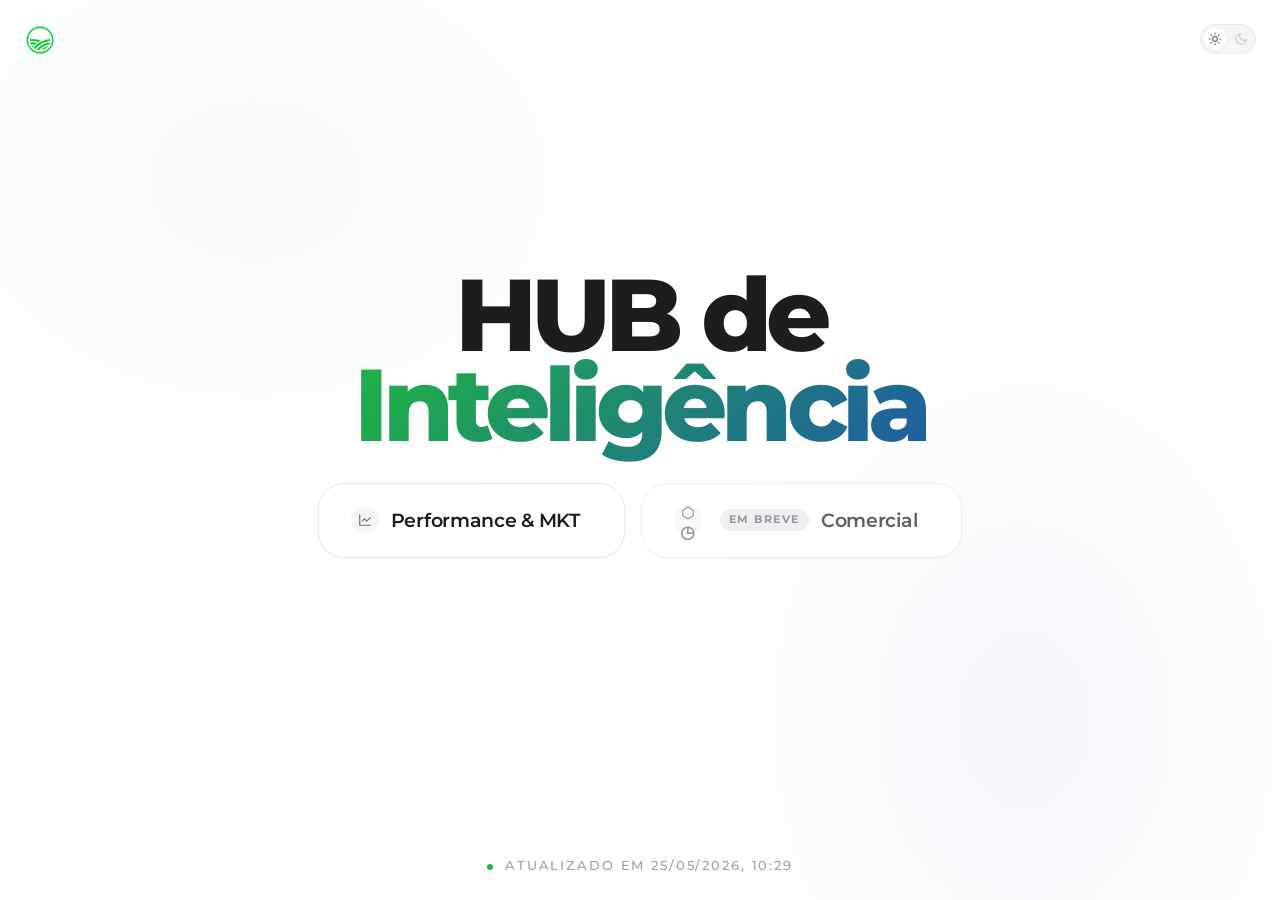
==== commit a179d372: "polish: 14 melhorias visuais, logicas e limpeza VISUAL: - E4-07: omitir badges 'sem comparativo' qua" ====
--- a/hub/index.html
+++ b/hub/index.html
@@ -43,6 +43,7 @@
           <svg width="14" height="14" viewBox="0 0 24 24" fill="none" stroke="currentColor" stroke-width="2" stroke-linecap="round" stroke-linejoin="round"><path d="M21 16V8a2 2 0 0 0-1-1.73l-7-4a2 2 0 0 0-2 0l-7 4A2 2 0 0 0 3 8v8a2 2 0 0 0 1 1.73l7 4a2 2 0 0 0 2 0l7-4A2 2 0 0 0 21 16z"/></svg>
         </span>
         <span class="btn-label-center">Comercial</span>
+        <span class="btn-coming">Em breve</span>
         <span class="btn-arrow">
           <svg width="18" height="18" viewBox="0 0 24 24" fill="none" stroke="currentColor" stroke-width="2.5" stroke-linecap="round" stroke-linejoin="round"><path d="M5 12h14M13 5l7 7-7 7"/></svg>
         </span>
--- a/hub/assets/css/theme.css
+++ b/hub/assets/css/theme.css
@@ -446,12 +446,32 @@
 :root[data-theme="dark"] .btn-liquid.dark { --btn-fill: var(--gray-100); --btn-fill-fg: var(--gray-900); }
 
 .btn-liquid.locked {
-  cursor: not-allowed; opacity: 0.6;
+  cursor: not-allowed; opacity: 0.7;
   pointer-events: none;
 }
 .btn-liquid.locked .btn-icon::after {
   content: '◷';
   font-size: 0.9rem;
+}
+/* Pill "Em breve" — substitui o cadeado discreto por feedback claro */
+.btn-liquid .btn-coming {
+  display: inline-flex;
+  align-items: center;
+  font-family: var(--font-display);
+  font-size: 0.58rem;
+  font-weight: 700;
+  letter-spacing: 0.14em;
+  text-transform: uppercase;
+  padding: 3px 9px;
+  border-radius: 999px;
+  background: var(--gray-200);
+  color: var(--text-muted);
+  margin-left: 6px;
+  flex-shrink: 0;
+}
+:root[data-theme="dark"] .btn-liquid .btn-coming {
+  background: rgba(255,255,255,0.10);
+  color: rgba(255,255,255,0.65);
 }
 
 /* ============================================================
@@ -646,7 +666,9 @@
 
 .app-main {
   flex: 1; min-width: 0;
-  padding: var(--space-6) var(--space-6) var(--space-8);
+  /* padding-bottom extra (110px) garante que o Health widget flutuante (fixed bottom-right)
+     não cubra o último card/tabela da página ao rolar até o fim. */
+  padding: var(--space-6) var(--space-6) 110px;
 }
 @media (max-width: 720px) {
   .sidebar { width: 60px; }
@@ -1075,6 +1097,20 @@
   letter-spacing: 0.08em;
   color: var(--text-muted);
 }
+/* Variante "estimado" — mostra quando Reuniões/CPR vêm de regra de 3 */
+.kpi-cell .kpi-label .kpi-tag.est {
+  background: color-mix(in srgb, var(--warn) 18%, transparent);
+  color: var(--warn);
+  font-weight: 700;
+}
+:root[data-theme="dark"] .kpi-cell .kpi-label .kpi-tag.est {
+  background: rgba(179, 83, 9, 0.25);
+  color: #f0a253;
+}
+.kpi-cell.hero .kpi-label .kpi-tag.est {
+  background: rgba(255, 220, 150, 0.25);
+  color: #ffd089;
+}
 .kpi-cell .kpi-value {
   font-family: var(--font-display);
   font-size: clamp(0.95rem, 1.3vw, 1.3rem);
@@ -1169,7 +1205,16 @@
 .kpi-cell.featured-positive .kpi-value { color: var(--positive); }
 .kpi-cell.featured-accent { background: var(--accent-100); border-color: color-mix(in srgb, var(--accent-500) 25%, transparent); }
 .kpi-cell.featured-accent .kpi-value { color: var(--accent-500); }
+/* Dark mode — override pra não usar accent-100 (azul claro gritante no fundo preto) */
+:root[data-theme="dark"] .kpi-cell.featured-accent {
+  background: rgba(31, 91, 164, 0.18);
+  border-color: rgba(31, 91, 164, 0.35);
+}
 :root[data-theme="dark"] .kpi-cell.featured-accent .kpi-value { color: var(--accent-300); }
+:root[data-theme="dark"] .kpi-cell.featured-positive {
+  background: rgba(31, 181, 65, 0.15);
+  border-color: rgba(31, 181, 65, 0.35);
+}
 
 /* Hero card — taxas (L→MQL · MQL→Reu) — usa o mesmo grid 2-col do .kpi-sub */
 .kpi-cell.hero .kpi-sub .hero-rate-group { display: inline-flex; align-items: center; gap: 6px; flex-wrap: wrap; }
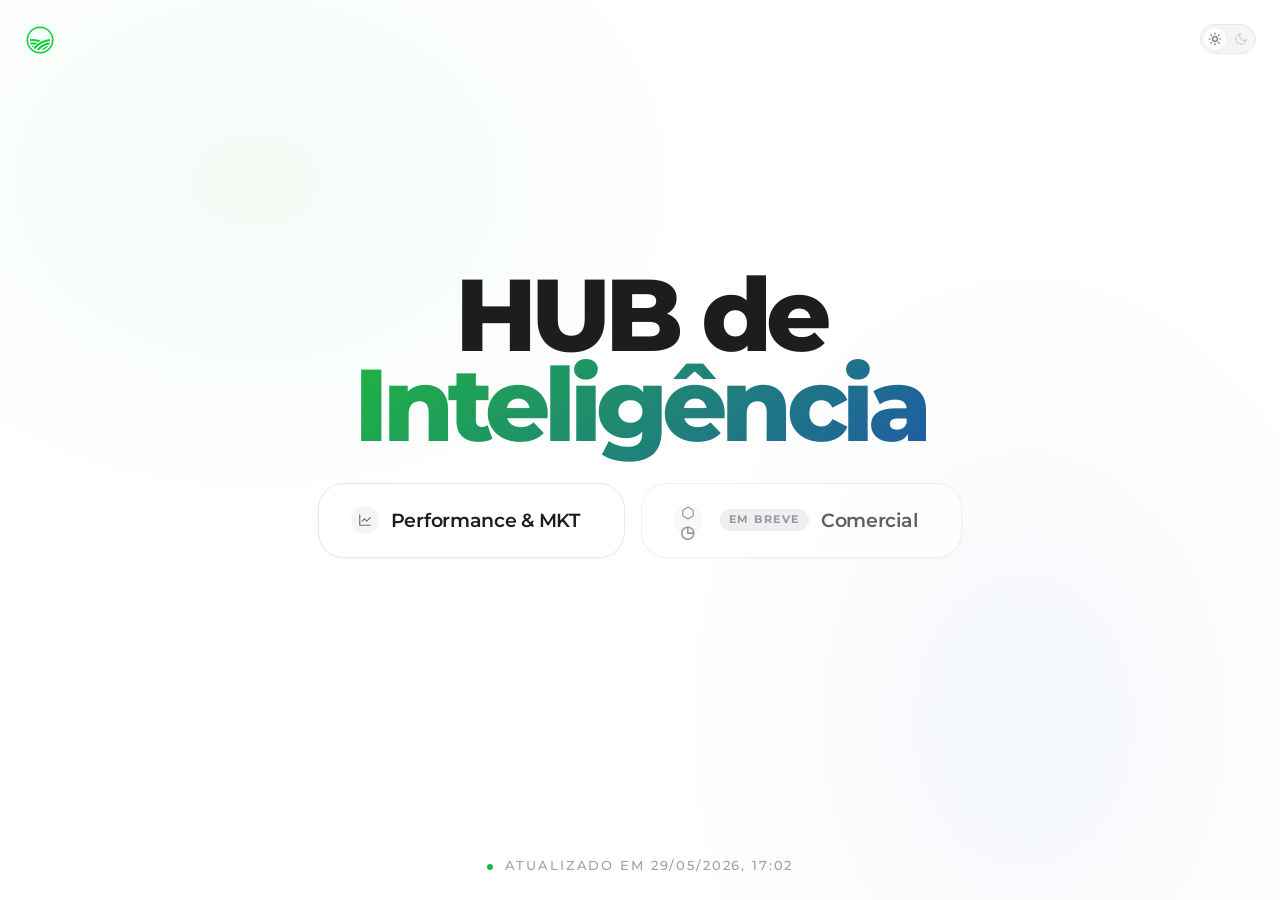
==== commit bf6a744a: "chore: atualiza dados 29/05/2026 17:02" ====
--- a/hub/index.html
+++ b/hub/index.html
@@ -5,7 +5,6 @@
   <meta name="viewport" content="width=device-width, initial-scale=1" />
   <title>HUB de Inteligência · Agroadvance</title>
   <link rel="stylesheet" href="assets/css/theme.css" />
-  <script src="dados/performance_mkt.js" onerror="console.warn('Rode scripts/ATUALIZAR.bat')"></script>
 </head>
 <body>
 
@@ -69,15 +68,16 @@
       localStorage.setItem('hub-theme', next);
     });
   })();
-  // Última atualização
+  // Última atualização — lê o meta PÚBLICO (não sensível: só data)
   (function() {
-    if (window.PAINEL_DATA) {
-      const upd = new Date(window.PAINEL_DATA.meta.atualizado_em);
-      document.getElementById('updateText').textContent =
-        'Atualizado em ' + upd.toLocaleString('pt-BR', { dateStyle: 'short', timeStyle: 'short' });
-    } else {
-      document.getElementById('updateText').textContent = 'Sem dados. Rode scripts/ATUALIZAR.bat';
-    }
+    const el = document.getElementById('updateText');
+    fetch('dados/ultima_atualizacao.json', { cache: 'no-store' })
+      .then(r => r.json())
+      .then(meta => {
+        const upd = new Date(meta.atualizado_em);
+        el.textContent = 'Atualizado em ' + upd.toLocaleString('pt-BR', { dateStyle: 'short', timeStyle: 'short' });
+      })
+      .catch(() => { el.textContent = 'HUB de Inteligência'; });
   })();
 </script>
 
--- a/hub/assets/css/theme.css
+++ b/hub/assets/css/theme.css
@@ -840,6 +840,283 @@
 }
 .filter-bar select:hover { border-color: var(--border-strong); }
 
+/* ============================================================
+   MULTI-SELECT COM CHECKBOXES (Mês, Dia, Curso)
+   Mesma altura/estilo dos selects nativos, abre painel flutuante
+   ============================================================ */
+.ms-dropdown {
+  position: relative;
+  display: inline-block;
+}
+.ms-btn {
+  font-family: var(--font-mono);
+  font-size: 0.82rem;
+  font-weight: 500;
+  background: var(--surface);
+  border: 1px solid var(--border);
+  border-radius: var(--radius-sm);
+  padding: 6px 10px;
+  color: var(--text);
+  cursor: pointer;
+  outline: none;
+  display: inline-flex; align-items: center; gap: 8px;
+  min-height: 32px;
+  transition: border-color var(--t-base);
+}
+.ms-btn:hover { border-color: var(--border-strong); }
+.ms-dropdown.open .ms-btn { border-color: var(--text); }
+.ms-dropdown.has-selection .ms-btn {
+  background: var(--text);
+  color: var(--bg);
+  border-color: var(--text);
+}
+.ms-btn .ms-label {
+  font-family: var(--font-display);
+  font-size: 0.66rem;
+  font-weight: 700;
+  letter-spacing: 0.14em;
+  text-transform: uppercase;
+  opacity: 0.7;
+}
+.ms-btn .ms-value {
+  font-weight: 600;
+  white-space: nowrap;
+  overflow: hidden;
+  text-overflow: ellipsis;
+  max-width: 200px;
+}
+.ms-btn .ms-caret {
+  margin-left: 4px;
+  flex-shrink: 0;
+  transition: transform var(--t-base);
+}
+.ms-dropdown.open .ms-caret { transform: rotate(180deg); }
+.ms-wide .ms-btn .ms-value { max-width: 320px; }
+
+.ms-panel {
+  position: absolute;
+  top: calc(100% + 4px);
+  left: 0;
+  z-index: 1000;
+  min-width: 220px;
+  max-width: 360px;
+  background: var(--surface);
+  border: 1px solid var(--border-strong);
+  border-radius: var(--radius);
+  box-shadow: 0 12px 32px rgba(0, 0, 0, 0.18), 0 2px 8px rgba(0, 0, 0, 0.08);
+  padding: 4px;
+  animation: msFadeIn 0.16s var(--ease-apple);
+}
+.ms-wide .ms-panel { min-width: 320px; max-width: 480px; }
+@keyframes msFadeIn {
+  from { opacity: 0; transform: translateY(-4px); }
+  to   { opacity: 1; transform: translateY(0); }
+}
+.ms-actions {
+  display: flex; gap: 4px;
+  padding: 6px 6px 8px;
+  border-bottom: 1px solid var(--border);
+}
+.ms-action {
+  flex: 1;
+  font-family: var(--font-display);
+  font-size: 0.66rem;
+  font-weight: 700;
+  letter-spacing: 0.12em;
+  text-transform: uppercase;
+  padding: 5px 8px;
+  background: transparent;
+  border: 1px solid var(--border);
+  border-radius: var(--radius-sm);
+  color: var(--text-muted);
+  cursor: pointer;
+  transition: all var(--t-base);
+}
+.ms-action:hover { color: var(--text); border-color: var(--border-strong); }
+.ms-action.ms-all:hover { background: var(--text); color: var(--bg); border-color: var(--text); }
+.ms-list {
+  max-height: 280px;
+  overflow-y: auto;
+  padding: 4px;
+}
+.ms-list::-webkit-scrollbar { width: 6px; }
+.ms-list::-webkit-scrollbar-thumb { background: var(--border-strong); border-radius: 3px; }
+.ms-item {
+  display: flex; align-items: center; gap: 8px;
+  padding: 7px 10px;
+  font-family: var(--font-mono);
+  font-size: 0.82rem;
+  color: var(--text);
+  cursor: pointer;
+  border-radius: var(--radius-sm);
+  transition: background var(--t-fast);
+  user-select: none;
+}
+.ms-item:hover { background: var(--surface-2); }
+.ms-item input[type=checkbox] {
+  width: 14px; height: 14px;
+  accent-color: var(--brand-500);
+  cursor: pointer;
+  flex-shrink: 0;
+}
+.ms-item input[type=checkbox]:checked + span { font-weight: 600; }
+
+/* ============================================================
+   PRESET PERSONALIZADO (range customizado de datas)
+   ============================================================ */
+.range-wrap {
+  position: relative;
+  display: inline-block;
+}
+.preset-range.has-range {
+  background: var(--text);
+  color: var(--bg);
+  border-color: var(--text);
+}
+/* Atributo [hidden] tem prioridade — só vira flex quando :not([hidden]) */
+.range-panel[hidden] { display: none !important; }
+.range-panel {
+  position: absolute;
+  top: calc(100% + 6px);
+  left: 0;
+  z-index: 1000;
+  background: var(--surface);
+  border: 1px solid var(--border-strong);
+  border-radius: var(--radius);
+  box-shadow: 0 14px 36px rgba(0, 0, 0, 0.22), 0 2px 10px rgba(0, 0, 0, 0.10);
+  padding: 12px;
+  display: flex;
+  align-items: flex-end;
+  gap: 8px;
+  white-space: nowrap;
+  animation: msFadeIn 0.16s var(--ease-apple);
+}
+/* Quando o painel está aberto, empurra a linha do Tipo/Curso para baixo
+   pra não sobrepor os botões de MBA/Pós/Imersões */
+.filter-bar.range-open { margin-bottom: 130px; transition: margin-bottom 0.2s var(--ease-apple); }
+.filter-bar { transition: margin-bottom 0.2s var(--ease-apple); }
+.range-field {
+  display: flex; flex-direction: column;
+  gap: 4px;
+}
+.range-field span {
+  font-family: var(--font-display);
+  font-size: 0.62rem;
+  font-weight: 700;
+  letter-spacing: 0.14em;
+  text-transform: uppercase;
+  color: var(--text-muted);
+}
+.range-field input[type=date] {
+  font-family: var(--font-mono);
+  font-size: 0.82rem;
+  background: var(--surface);
+  border: 1px solid var(--border);
+  border-radius: var(--radius-sm);
+  padding: 6px 10px;
+  color: var(--text);
+  outline: none;
+  cursor: pointer;
+  min-height: 32px;
+}
+.range-field input[type=date]:hover { border-color: var(--border-strong); }
+.range-field input[type=date]:focus { border-color: var(--text); }
+.range-apply {
+  font-family: var(--font-display);
+  font-size: 0.7rem;
+  font-weight: 700;
+  letter-spacing: 0.12em;
+  text-transform: uppercase;
+  padding: 7px 14px;
+  background: var(--text);
+  color: var(--bg);
+  border: 1px solid var(--text);
+  border-radius: var(--radius-sm);
+  cursor: pointer;
+  min-height: 32px;
+  transition: opacity var(--t-base);
+}
+.range-apply:hover { opacity: 0.85; }
+.range-clear {
+  font-family: var(--font-display);
+  font-size: 0.7rem;
+  font-weight: 700;
+  letter-spacing: 0.12em;
+  text-transform: uppercase;
+  padding: 7px 12px;
+  background: transparent;
+  color: var(--text-muted);
+  border: 1px solid var(--border);
+  border-radius: var(--radius-sm);
+  cursor: pointer;
+  min-height: 32px;
+  transition: all var(--t-base);
+}
+.range-clear:hover { color: var(--negative); border-color: var(--negative); }
+
+/* ============================================================
+   PAINEL MQLs POR DIA — barras + linha %MQL, scroll horizontal
+   ============================================================ */
+.diario-chart-wrap {
+  background: var(--surface);
+  border: 1px solid var(--border);
+  border-radius: var(--radius);
+  padding: var(--space-4);
+}
+.diario-chart-scroll {
+  overflow-x: auto;
+  overflow-y: hidden;
+  -webkit-overflow-scrolling: touch;
+}
+.diario-chart-scroll::-webkit-scrollbar { height: 8px; }
+.diario-chart-scroll::-webkit-scrollbar-track { background: var(--surface-2); border-radius: 4px; }
+.diario-chart-scroll::-webkit-scrollbar-thumb { background: var(--border-strong); border-radius: 4px; }
+.diario-chart-scroll::-webkit-scrollbar-thumb:hover { background: var(--text-muted); }
+.diario-chart-inner {
+  position: relative;
+  height: 360px;
+  min-width: 100%;
+}
+.diario-chart-inner canvas { display: block; }
+
+/* Tooltip HTML customizado do gráfico MQLs/dia */
+.mql-tooltip {
+  position: absolute;
+  pointer-events: none;
+  z-index: 3000;
+  background: var(--ink-900, #15171a);
+  color: var(--paper, #fff);
+  border-radius: 8px;
+  padding: 10px 13px;
+  font-family: 'JetBrains Mono', monospace;
+  font-size: 13px;
+  line-height: 1.5;
+  box-shadow: 0 10px 28px rgba(0, 0, 0, 0.30);
+  transform: translate(-50%, calc(-100% - 14px));
+  transition: opacity 0.12s var(--ease-apple);
+  white-space: nowrap;
+  opacity: 0;
+}
+.mql-tooltip .mqt-title {
+  font-weight: 700;
+  font-size: 12px;
+  opacity: 0.7;
+  margin-bottom: 7px;
+  letter-spacing: 0.04em;
+}
+.mql-tooltip .mqt-row {
+  display: flex;
+  justify-content: space-between;
+  gap: 20px;
+}
+.mql-tooltip .mqt-row span { opacity: 0.85; }
+.mql-tooltip .mqt-row b { font-weight: 700; }
+.mql-tooltip .mqt-pct {
+  font-size: 15px;
+  margin-bottom: 4px;
+  color: var(--paper, #fff);
+}
+
 .preset {
   font-family: var(--font-display);
   font-size: 0.72rem;
@@ -932,6 +1209,128 @@
 @media (max-width: 560px) {
   .filter-type { flex-direction: column; gap: var(--space-2); }
 }
+
+/* ============================================================
+   TOGGLE DE VISÃO TEMPORAL (evento × origem) — minimalista
+   ============================================================ */
+.visao-toggle {
+  margin-left: 16px;
+  display: inline-flex; align-items: center; gap: 8px;
+  padding: 7px 14px;
+  background: var(--surface);
+  border: 1px solid var(--border);
+  border-radius: var(--radius-pill);
+  font-family: var(--font-display);
+  font-size: 0.74rem;
+  font-weight: 600;
+  letter-spacing: 0.02em;
+  color: var(--text-muted);
+  cursor: pointer;
+  transition: all var(--t-base) var(--ease-apple);
+  white-space: nowrap;
+  flex-shrink: 0;
+}
+.visao-toggle .vt-dot { flex-shrink: 0; }
+.visao-toggle .vt-label { white-space: nowrap; }
+.visao-toggle:hover { color: var(--text); border-color: var(--border-strong); }
+.visao-toggle .vt-dot {
+  width: 8px; height: 8px; border-radius: 50%;
+  background: var(--text-soft);
+  transition: background var(--t-base);
+}
+.visao-toggle.origem {
+  background: var(--brand-500);
+  border-color: var(--brand-500);
+  color: #fff;
+}
+.visao-toggle.origem .vt-dot { background: #fff; }
+
+/* ============================================================
+   LOGIN OVERLAY — acesso restrito por área (criptografia client-side)
+   ============================================================ */
+.hub-login-overlay {
+  position: fixed; inset: 0; z-index: 9999;
+  display: flex; align-items: center; justify-content: center;
+  padding: 24px;
+  background: var(--bg, #0e0f11);
+  background-image: radial-gradient(circle at 30% 20%, rgba(31,181,65,0.10), transparent 55%);
+}
+.hub-login-card {
+  width: 100%; max-width: 380px;
+  background: var(--surface);
+  border: 1px solid var(--border);
+  border-radius: 16px;
+  padding: 36px 32px 28px;
+  text-align: center;
+  box-shadow: 0 24px 60px rgba(0,0,0,0.35);
+  animation: msFadeIn 0.25s var(--ease-apple);
+}
+.hub-login-logo { height: 38px; width: auto; margin-bottom: 18px; opacity: 0.95; }
+.hub-login-area {
+  font-family: var(--font-display);
+  font-size: 0.68rem; font-weight: 700;
+  letter-spacing: 0.16em; text-transform: uppercase;
+  color: var(--brand-500); margin-bottom: 10px;
+}
+.hub-login-title {
+  font-family: var(--font-display);
+  font-size: 1.35rem; font-weight: 700;
+  color: var(--text); margin: 0 0 6px;
+}
+.hub-login-sub {
+  font-size: 0.85rem; color: var(--text-muted);
+  margin: 0 0 22px; line-height: 1.45;
+}
+.hub-login-field { position: relative; margin-bottom: 12px; }
+.hub-login-input,
+.hub-login-user {
+  width: 100%;
+  font-family: var(--font-mono);
+  font-size: 0.95rem;
+  padding: 13px 14px;
+  background: var(--surface-2);
+  border: 1px solid var(--border);
+  border-radius: 10px;
+  color: var(--text);
+  outline: none;
+  transition: border-color var(--t-base);
+  box-sizing: border-box;
+}
+/* só o campo de senha tem o "olho", então reserva espaço à direita */
+.hub-login-input { padding-right: 44px; }
+.hub-login-input:focus,
+.hub-login-user:focus { border-color: var(--brand-500); }
+.hub-login-eye {
+  position: absolute; right: 8px; top: 50%; transform: translateY(-50%);
+  background: transparent; border: 0; cursor: pointer;
+  color: var(--text-muted); padding: 6px; display: flex;
+  border-radius: 6px; transition: color var(--t-base);
+}
+.hub-login-eye:hover { color: var(--text); }
+.hub-login-err {
+  min-height: 18px; font-size: 0.8rem; font-weight: 600;
+  color: var(--negative); margin-bottom: 8px;
+}
+.hub-login-btn {
+  width: 100%;
+  font-family: var(--font-display);
+  font-size: 0.9rem; font-weight: 700;
+  letter-spacing: 0.04em;
+  padding: 13px;
+  background: var(--brand-500);
+  color: #fff; border: 0; border-radius: 10px;
+  cursor: pointer;
+  transition: opacity var(--t-base), transform var(--t-base);
+}
+.hub-login-btn:hover:not(:disabled) { opacity: 0.92; }
+.hub-login-btn:active:not(:disabled) { transform: scale(0.98); }
+.hub-login-btn:disabled { opacity: 0.6; cursor: wait; }
+.hub-login-back {
+  display: inline-block; margin-top: 18px;
+  font-size: 0.8rem; color: var(--text-muted);
+  text-decoration: none; transition: color var(--t-base);
+}
+.hub-login-back:hover { color: var(--text); }
 
 /* ============================================================
    BANNERS
@@ -2351,6 +2750,23 @@
 }
 .hier-header .hh-num { text-align: right; }
 
+/* Cabeçalhos ordenáveis da Galeria */
+.hier-header .sortable {
+  cursor: pointer;
+  user-select: none;
+  transition: color var(--t-base);
+  white-space: nowrap;
+}
+.hier-header .sortable:hover { color: var(--text); }
+.hier-header .sortable.sorted { color: var(--text); }
+.hier-header .sort-arrow {
+  display: inline-block;
+  margin-left: 2px;
+  font-size: 0.9em;
+  opacity: 0.35;
+}
+.hier-header .sort-arrow.active { opacity: 1; color: var(--brand-500); }
+
 /* Viewport estreito: esconde coluna Custo (a mais à direita) */
 @media (max-width: 720px) {
   .hier-row, .hier-header { grid-template-columns: 22px minmax(120px, 1fr) 70px 70px 60px; }
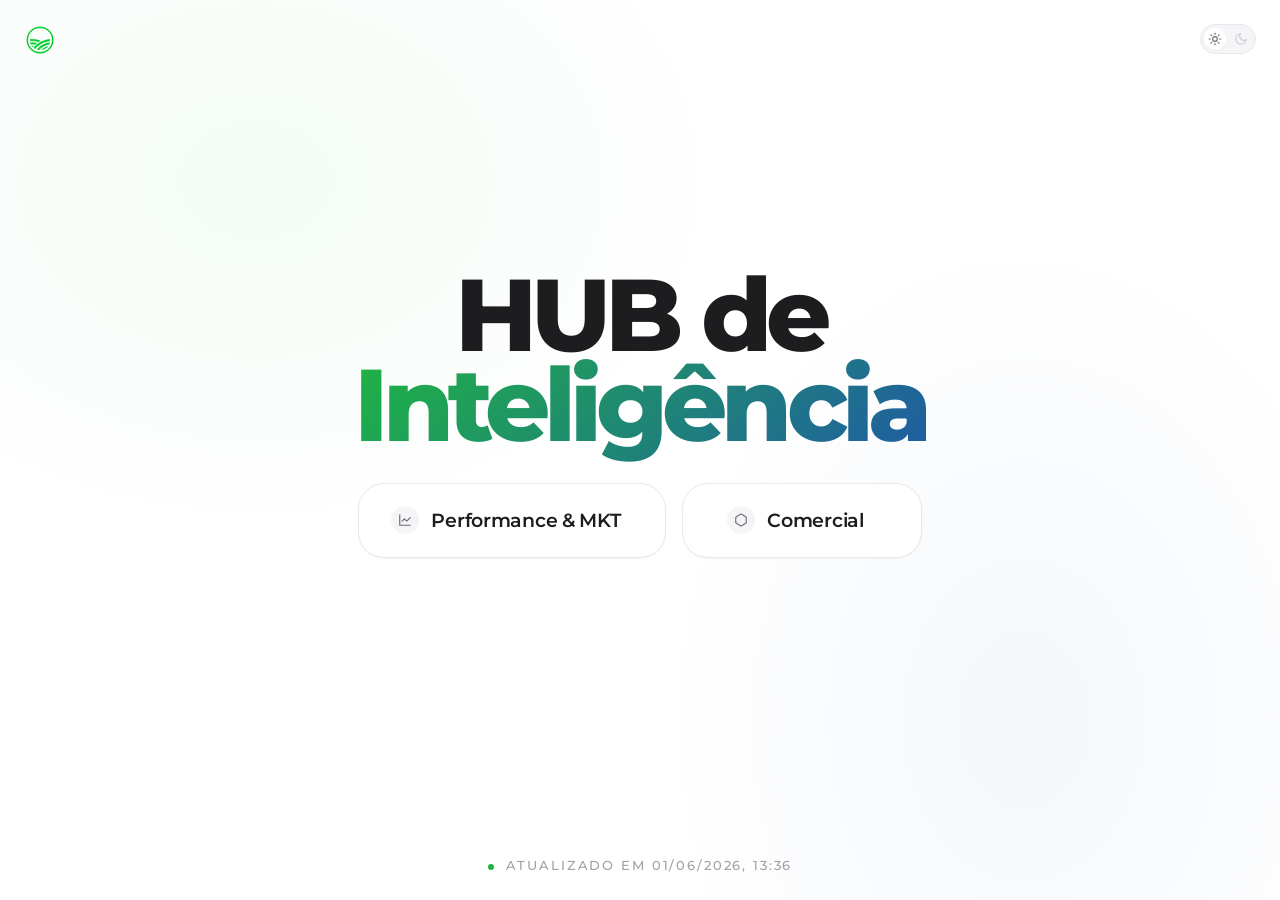
==== commit cd131b44: "chore: atualiza dados 01/06/2026 13:37" ====
--- a/hub/index.html
+++ b/hub/index.html
@@ -37,12 +37,11 @@
         </span>
       </a>
 
-      <a class="btn-liquid btn-clean accent locked" href="#" onclick="return false;">
+      <a class="btn-liquid btn-clean accent" href="performance-comercial.html">
         <span class="btn-icon">
           <svg width="14" height="14" viewBox="0 0 24 24" fill="none" stroke="currentColor" stroke-width="2" stroke-linecap="round" stroke-linejoin="round"><path d="M21 16V8a2 2 0 0 0-1-1.73l-7-4a2 2 0 0 0-2 0l-7 4A2 2 0 0 0 3 8v8a2 2 0 0 0 1 1.73l7 4a2 2 0 0 0 2 0l7-4A2 2 0 0 0 21 16z"/></svg>
         </span>
         <span class="btn-label-center">Comercial</span>
-        <span class="btn-coming">Em breve</span>
         <span class="btn-arrow">
           <svg width="18" height="18" viewBox="0 0 24 24" fill="none" stroke="currentColor" stroke-width="2.5" stroke-linecap="round" stroke-linejoin="round"><path d="M5 12h14M13 5l7 7-7 7"/></svg>
         </span>
--- a/hub/assets/css/theme.css
+++ b/hub/assets/css/theme.css
@@ -1333,6 +1333,282 @@
 .hub-login-back:hover { color: var(--text); }
 
 /* ============================================================
+   BOTÃO + MODAL "Coletar insight IA"
+   ============================================================ */
+.sec-right { display: inline-flex; align-items: center; gap: var(--space-3); }
+
+.btn-insight {
+  display: inline-flex; align-items: center; gap: 7px;
+  font-family: var(--font-display);
+  font-size: 0.76rem; font-weight: 700;
+  letter-spacing: 0.02em;
+  padding: 8px 15px;
+  color: #fff; border: 0;
+  border-radius: var(--radius-pill);
+  background: linear-gradient(135deg, #6d28d9, #9333ea 55%, #c026d3);
+  cursor: pointer;
+  box-shadow: 0 4px 14px rgba(147, 51, 234, 0.30);
+  transition: transform var(--t-base) var(--ease-apple), box-shadow var(--t-base), opacity var(--t-base);
+}
+.btn-insight:hover { transform: translateY(-1px); box-shadow: 0 6px 18px rgba(147, 51, 234, 0.42); }
+.btn-insight:active { transform: translateY(0); }
+.btn-insight:disabled { opacity: 0.6; cursor: wait; }
+.btn-insight .bi-spark { font-size: 0.9em; }
+
+.insight-overlay {
+  position: fixed; inset: 0; z-index: 9998;
+  display: flex; align-items: center; justify-content: center;
+  padding: 24px;
+  background: rgba(0,0,0,0.55);
+  backdrop-filter: blur(3px);
+}
+.insight-overlay.hidden { display: none; }
+.insight-card {
+  width: 100%; max-width: 680px; max-height: 86vh;
+  display: flex; flex-direction: column;
+  background: var(--surface);
+  border: 1px solid var(--border-strong);
+  border-radius: 16px;
+  box-shadow: 0 28px 70px rgba(0,0,0,0.40);
+  animation: msFadeIn 0.2s var(--ease-apple);
+  overflow: hidden;
+}
+.insight-head {
+  display: flex; align-items: center; justify-content: space-between;
+  padding: 16px 20px;
+  border-bottom: 1px solid var(--border);
+  background: linear-gradient(135deg, rgba(109,40,217,0.10), rgba(192,38,211,0.06));
+}
+.insight-title {
+  font-family: var(--font-display);
+  font-size: 1.02rem; font-weight: 700;
+  display: inline-flex; align-items: center; gap: 8px;
+}
+.insight-period { font-size: 0.74rem; font-weight: 500; color: var(--text-muted); }
+.insight-actions { display: inline-flex; align-items: center; gap: 8px; }
+.insight-copy {
+  font-family: var(--font-display); font-size: 0.7rem; font-weight: 700;
+  letter-spacing: 0.06em; text-transform: uppercase;
+  padding: 6px 12px; border-radius: var(--radius-sm);
+  background: transparent; border: 1px solid var(--border-strong);
+  color: var(--text-muted); cursor: pointer; transition: all var(--t-base);
+}
+.insight-copy:hover { color: var(--text); border-color: var(--text); }
+.insight-close {
+  background: transparent; border: 0; cursor: pointer;
+  font-size: 1.1rem; color: var(--text-muted); line-height: 1;
+  padding: 6px 8px; border-radius: var(--radius-sm); transition: color var(--t-base);
+}
+.insight-close:hover { color: var(--text); }
+.insight-body {
+  padding: 20px 22px;
+  overflow-y: auto;
+  line-height: 1.55;
+  font-size: 0.92rem;
+  color: var(--text);
+}
+.insight-body h3 {
+  font-family: var(--font-display);
+  font-size: 0.82rem; font-weight: 700;
+  letter-spacing: 0.08em; text-transform: uppercase;
+  color: var(--brand-600, #6d28d9);
+  margin: 18px 0 8px;
+}
+.insight-body h3:first-child { margin-top: 0; }
+.insight-body ul { margin: 0 0 10px; padding-left: 20px; }
+.insight-body li { margin-bottom: 5px; }
+.insight-body p { margin: 0 0 10px; }
+.insight-body strong { font-weight: 700; }
+.insight-loading { text-align: center; padding: 40px 0; color: var(--text-muted); }
+.insight-spinner {
+  width: 34px; height: 34px; margin: 0 auto 14px;
+  border: 3px solid var(--border);
+  border-top-color: #9333ea;
+  border-radius: 50%;
+  animation: insightSpin 0.8s linear infinite;
+}
+@keyframes insightSpin { to { transform: rotate(360deg); } }
+.insight-erro {
+  padding: 16px; border-radius: 10px;
+  background: rgba(220, 38, 38, 0.08);
+  border: 1px solid rgba(220, 38, 38, 0.25);
+  color: var(--text); font-size: 0.88rem; line-height: 1.5;
+}
+.insight-erro code { background: var(--surface-2); padding: 1px 5px; border-radius: 4px; font-size: 0.85em; }
+@media (max-width: 560px) {
+  .sec-right { flex-direction: column; align-items: flex-end; gap: 6px; }
+}
+
+/* ============================================================
+   PAINEL COMERCIAL
+   ============================================================ */
+.topbar {
+  display: flex; align-items: center; gap: var(--space-3);
+  margin-bottom: var(--space-5);
+}
+.topbar h1 {
+  font-family: var(--font-display);
+  font-size: 1.3rem; font-weight: 700; letter-spacing: -0.02em;
+  flex: 1;
+}
+.topbar .area-back {
+  display: inline-flex; align-items: center; justify-content: center;
+  width: 38px; height: 38px; border-radius: 50%;
+  border: 1px solid var(--border); color: var(--text-muted);
+  transition: all var(--t-base);
+}
+.topbar .area-back:hover { color: var(--text); border-color: var(--border-strong); }
+
+.chart-box {
+  position: relative; height: 320px;
+  background: var(--surface); border: 1px solid var(--border);
+  border-radius: var(--radius-lg); padding: var(--space-4);
+}
+
+/* Funil comercial — CENTRALIZADO em forma de funil */
+.com-funil {
+  background: var(--surface); border: 1px solid var(--border);
+  border-radius: var(--radius-lg); padding: var(--space-6) var(--space-5);
+  display: flex; flex-direction: column; align-items: center; gap: 0;
+}
+.fv-stage {
+  display: flex; align-items: center; justify-content: space-between;
+  min-width: 120px; max-width: 100%;
+  padding: 14px 22px; border-radius: 10px;
+  color: #fff;
+  box-shadow: 0 4px 14px rgba(0,0,0,0.12);
+  transition: width 0.5s var(--ease-apple);
+}
+.fv-stage .fv-nome { font-family: var(--font-display); font-weight: 700; font-size: 0.9rem; letter-spacing: -0.01em; }
+.fv-stage .fv-val { font-family: var(--font-mono); font-weight: 700; font-size: 1.15rem; display: inline-flex; align-items: baseline; gap: 8px; }
+.fv-stage .fv-fat { font-size: 0.78rem; font-weight: 600; opacity: 0.9; }
+.fv-conn {
+  font-family: var(--font-mono); font-size: 0.74rem; font-weight: 600;
+  color: var(--text-muted); padding: 7px 0; text-align: center;
+}
+@media (max-width: 560px) {
+  .fv-stage { padding: 11px 14px; flex-direction: column; gap: 2px; align-items: center; }
+  .fv-stage .fv-nome { font-size: 0.78rem; }
+}
+
+/* Tabelas de ranking */
+.rank-table-wrap {
+  background: var(--surface); border: 1px solid var(--border);
+  border-radius: var(--radius-lg); overflow: hidden;
+}
+.rank-table { width: 100%; border-collapse: collapse; font-size: 0.86rem; }
+.rank-table thead th {
+  text-align: left; padding: 12px var(--space-3);
+  font-family: var(--font-display); font-size: 0.64rem; font-weight: 700;
+  letter-spacing: 0.12em; text-transform: uppercase; color: var(--text-muted);
+  background: var(--surface-2); border-bottom: 1px solid var(--border);
+}
+.rank-table th.num, .rank-table td.num { text-align: right; font-family: var(--font-mono); }
+.rank-table tbody td { padding: 11px var(--space-3); border-bottom: 1px solid var(--border); }
+.rank-table tbody tr:last-child td { border-bottom: 0; }
+.rank-table tbody tr:hover { background: var(--surface-2); }
+.rank-table .pos { font-weight: 700; color: var(--text-muted); width: 44px; }
+.rank-table .nome { font-weight: 600; color: var(--text); }
+.rank-table tr.top3 .nome { color: var(--brand-600, #1a8f37); }
+.rank-table tr.is-bot { opacity: 0.62; font-style: italic; }
+.sdr-tag {
+  display: inline-block; margin-left: 6px;
+  font-family: var(--font-display); font-size: 0.58rem; font-weight: 700;
+  letter-spacing: 0.08em; text-transform: uppercase;
+  padding: 2px 7px; border-radius: var(--radius-pill);
+}
+.sdr-tag.bot { background: rgba(147,51,234,0.14); color: #9333ea; }
+.sdr-tag.sem { background: var(--surface-2); color: var(--text-soft); }
+.kpi-cell.alert .kpi-value { color: var(--negative); }
+
+/* Grid secundário de KPIs do comercial */
+.kpi-grid-sec {
+  display: grid;
+  grid-template-columns: repeat(6, 1fr);
+  gap: var(--space-3);
+  margin-top: var(--space-3);
+}
+@media (max-width: 1100px) { .kpi-grid-sec { grid-template-columns: repeat(3, 1fr); } }
+@media (max-width: 560px)  { .kpi-grid-sec { grid-template-columns: repeat(2, 1fr); } }
+
+.cf-nome small { color: var(--text-soft); font-weight: 400; }
+
+/* Pódio dos top closers */
+.podio {
+  display: grid; grid-template-columns: repeat(3, 1fr); gap: var(--space-3);
+  padding: var(--space-4); border-bottom: 1px solid var(--border);
+}
+@media (max-width: 620px) { .podio { grid-template-columns: 1fr; } }
+.podio-card {
+  position: relative; text-align: center;
+  padding: 18px 14px 16px; border-radius: var(--radius);
+  border: 1px solid var(--border); background: var(--surface-2);
+  transition: transform var(--t-base), box-shadow var(--t-base), border-color var(--t-base);
+}
+.podio-card:hover { transform: translateY(-2px); box-shadow: 0 8px 20px rgba(0,0,0,0.10); }
+.podio-card.sel { border-color: var(--brand-500); box-shadow: 0 0 0 2px rgba(31,181,65,0.25); }
+.podio-card.gold   { border-top: 3px solid #d4af37; }
+.podio-card.silver { border-top: 3px solid #9ca3af; }
+.podio-card.bronze { border-top: 3px solid #b87333; }
+.podio-medal { font-size: 1.4rem; position: absolute; top: 10px; right: 12px; }
+.podio-ini {
+  width: 48px; height: 48px; margin: 0 auto 8px; border-radius: 50%;
+  display: flex; align-items: center; justify-content: center;
+  font-family: var(--font-display); font-weight: 700; font-size: 1.05rem;
+  color: #fff; background: linear-gradient(135deg, var(--brand-500), var(--brand-700));
+}
+.podio-nome { font-family: var(--font-display); font-weight: 700; font-size: 0.92rem; color: var(--text); }
+.podio-fat { font-family: var(--font-mono); font-weight: 700; font-size: 1.05rem; color: var(--brand-600, #1a8f37); margin-top: 4px; }
+.podio-sub { font-size: 0.74rem; color: var(--text-muted); margin-top: 2px; }
+.rank-table tr.sel { background: rgba(31,181,65,0.10); }
+
+/* Select inline no cabeçalho das seções comerciais */
+.sel-inline {
+  font-family: var(--font-mono); font-size: 0.8rem; font-weight: 500;
+  background: var(--surface); border: 1px solid var(--border);
+  border-radius: var(--radius-sm); padding: 6px 28px 6px 10px;
+  color: var(--text); cursor: pointer; outline: none; appearance: none;
+  max-width: 260px;
+  background-image: url("data:image/svg+xml;charset=utf-8,%3Csvg xmlns='http://www.w3.org/2000/svg' width='12' height='12' viewBox='0 0 24 24' fill='none' stroke='%236e6e73' stroke-width='2.5' stroke-linecap='round' stroke-linejoin='round'%3E%3Cpolyline points='6 9 12 15 18 9'/%3E%3C/svg%3E");
+  background-repeat: no-repeat; background-position: right 8px center;
+  transition: border-color var(--t-base);
+}
+.sel-inline:hover { border-color: var(--border-strong); }
+
+/* Heatmap (matriz pessoa × dia) */
+.hm-scroll {
+  overflow-x: auto; overflow-y: hidden;
+  background: var(--surface); border: 1px solid var(--border); border-radius: var(--radius-lg);
+}
+.hm-scroll::-webkit-scrollbar { height: 8px; }
+.hm-scroll::-webkit-scrollbar-thumb { background: var(--border-strong); border-radius: 4px; }
+.hm-table { border-collapse: separate; border-spacing: 0; font-family: var(--font-mono); font-size: 0.78rem; }
+.hm-table th, .hm-table td { padding: 5px 7px; text-align: center; white-space: nowrap; border-bottom: 1px solid var(--border); }
+.hm-table thead th {
+  position: sticky; top: 0; z-index: 2;
+  background: var(--surface-2); color: var(--text-muted);
+  font-family: var(--font-display); font-size: 0.64rem; font-weight: 700; letter-spacing: 0.04em;
+  border-bottom: 1px solid var(--border-strong);
+}
+.hm-table .hm-name {
+  position: sticky; left: 0; z-index: 1;
+  text-align: left; font-family: var(--font-display); font-weight: 600; font-size: 0.8rem;
+  color: var(--text); background: var(--surface); min-width: 150px;
+  border-right: 1px solid var(--border);
+}
+.hm-table thead .hm-name { z-index: 3; background: var(--surface-2); }
+.hm-table .hm-tot {
+  position: sticky; left: 150px; z-index: 1;
+  font-weight: 700; color: var(--text); background: var(--surface);
+  border-right: 2px solid var(--border-strong);
+}
+.hm-table thead .hm-tot { z-index: 3; background: var(--surface-2); }
+.hm-table tbody tr:hover .hm-name,
+.hm-table tbody tr:hover .hm-tot { background: var(--surface-2); }
+.hm-cell { color: var(--text); font-weight: 600; min-width: 30px; }
+.hm-empty { padding: 28px; text-align: center; color: var(--text-muted); }
+
+/* ============================================================
    BANNERS
    ============================================================ */
 .warn-banner {
@@ -1843,6 +2119,18 @@
 }
 @media (max-width: 1100px) {
   .grid-funil-canais { grid-template-columns: 1fr; }
+}
+
+/* Cada coluna é flex-column para o card preencher toda a altura da linha,
+   alinhando funil e canais pagos (mesmo topo e mesmo rodapé) */
+.fc-col {
+  display: flex;
+  flex-direction: column;
+  min-width: 0;
+}
+.fc-col > .funnel-vert,
+.fc-col > .canais-pagos {
+  flex: 1 1 auto;   /* preenchem a altura igual da linha */
 }
 
 .funnel-vert {
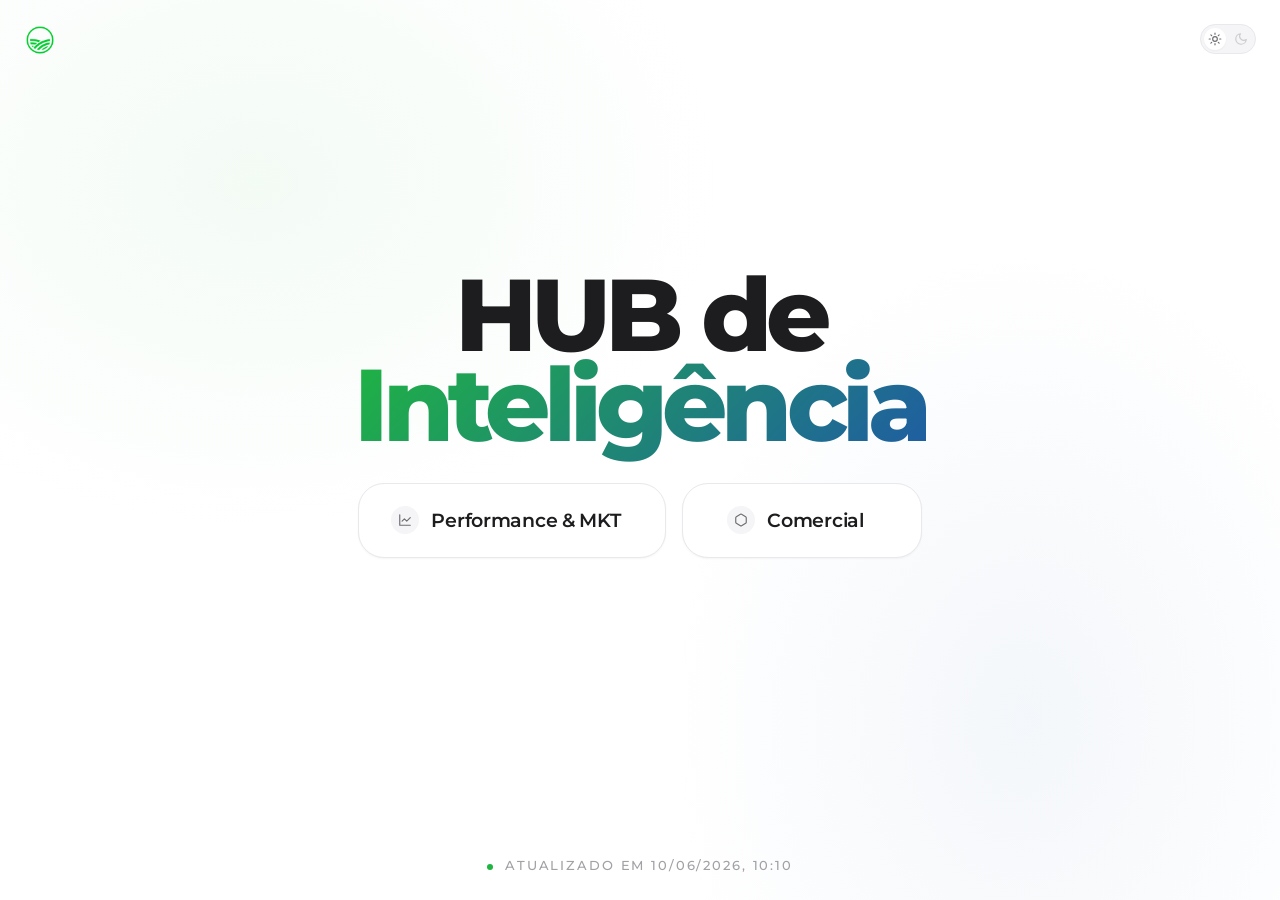
==== commit 9e49d12d: "feat: cache-busting nos assets (?v=hash) p/ refletir deploy sem hard-refresh - scripts/aplicar_versa" ====
--- a/hub/index.html
+++ b/hub/index.html
@@ -4,7 +4,7 @@
   <meta charset="utf-8" />
   <meta name="viewport" content="width=device-width, initial-scale=1" />
   <title>HUB de Inteligência · Agroadvance</title>
-  <link rel="stylesheet" href="assets/css/theme.css" />
+  <link rel="stylesheet" href="assets/css/theme.css?v=de96dcd139" />
 </head>
 <body>
 
--- a/hub/assets/css/theme.css
+++ b/hub/assets/css/theme.css
@@ -806,6 +806,45 @@
 /* ============================================================
    FILTROS
    ============================================================ */
+/* Camada de filtros FIXA no topo ao rolar (sempre visível p/ ler/ajustar o recorte) */
+.filters-sticky {
+  position: sticky; top: 0; z-index: 60;
+  background: var(--bg);
+  padding: var(--space-3) 0 var(--space-2);
+  margin-bottom: var(--space-4);
+  transition: box-shadow var(--t-base) var(--ease-apple);
+}
+.filters-sticky .filter-bar { margin-bottom: var(--space-2); }
+.filters-sticky .filter-type { margin-bottom: 0; }
+/* (Layout do Tipo centralizado + recorte à direita está em ".filter-type" / ".ft-center" / ".ft-recorte" mais abaixo.) */
+.filters-sticky.is-stuck { box-shadow: 0 10px 22px -16px rgba(0,0,0,0.5); }
+
+/* Chips do filtro ativo — resumo sempre visível do recorte (remover c/ 1 clique) */
+.filter-chips { display: flex; flex-wrap: wrap; gap: 8px; align-items: center; margin-top: var(--space-2); }
+.filter-chips:empty { display: none; }
+.filter-chips .fc-lead { font-family: var(--font-display); font-size: 0.64rem; font-weight: 700; letter-spacing: 0.12em; text-transform: uppercase; color: var(--text-soft); }
+.fchip {
+  display: inline-flex; align-items: center; gap: 8px;
+  font-size: 0.78rem; font-weight: 600; color: var(--text);
+  padding: 4px 5px 4px 11px; border-radius: var(--radius-pill);
+  background: var(--surface); border: 1px solid var(--border-strong);
+}
+.fchip .fchip-k { color: var(--text-muted); font-size: 0.62rem; font-weight: 700; letter-spacing: 0.08em; text-transform: uppercase; }
+.fchip button {
+  border: 0; background: var(--surface-2); color: var(--text-muted);
+  width: 18px; height: 18px; border-radius: 50%; cursor: pointer;
+  display: grid; place-items: center; font-size: 0.72rem; line-height: 1;
+  transition: background var(--t-fast), color var(--t-fast);
+}
+.fchip button:hover { background: var(--negative); color: #fff; }
+.fchip.is-tipo { border-color: var(--brand-500); }
+.fchip.is-sel  { border-color: var(--accent-500); }
+.filter-chips .fc-clear {
+  font-family: var(--font-display); font-size: 0.7rem; font-weight: 600;
+  color: var(--text-muted); background: none; border: 0; cursor: pointer; text-decoration: underline; text-underline-offset: 2px;
+}
+.filter-chips .fc-clear:hover { color: var(--negative); }
+
 .filter-bar {
   display: flex; flex-wrap: wrap;
   align-items: center; gap: var(--space-3);
@@ -912,6 +951,27 @@
   from { opacity: 0; transform: translateY(-4px); }
   to   { opacity: 1; transform: translateY(0); }
 }
+/* Busca dentro do dropdown (filtra opções em tempo real) */
+.ms-search {
+  display: flex; align-items: center; gap: 7px;
+  padding: 7px 9px; margin: 2px 2px 0;
+  background: var(--surface-2);
+  border: 1px solid var(--border);
+  border-radius: var(--radius-sm);
+  color: var(--text-muted);
+}
+.ms-search svg { flex: 0 0 auto; opacity: 0.7; }
+.ms-search-input {
+  flex: 1 1 auto; min-width: 0;
+  border: 0; background: transparent; outline: none;
+  font-family: var(--font-mono); font-size: 0.82rem; color: var(--text);
+}
+.ms-search-input::placeholder { color: var(--text-muted); opacity: 0.8; }
+.ms-empty {
+  padding: 14px 10px; text-align: center;
+  font-family: var(--font-mono); font-size: 0.8rem; color: var(--text-muted);
+}
+
 .ms-actions {
   display: flex; gap: 4px;
   padding: 6px 6px 8px;
@@ -960,6 +1020,25 @@
   flex-shrink: 0;
 }
 .ms-item input[type=checkbox]:checked + span { font-weight: 600; }
+
+/* Single-select com busca (createSearchableSelectC) — linhas de opção sem checkbox */
+.ms-opt {
+  display: block;
+  padding: 7px 10px;
+  font-family: var(--font-mono);
+  font-size: 0.82rem;
+  color: var(--text);
+  cursor: pointer;
+  border-radius: var(--radius-sm);
+  transition: background var(--t-fast);
+  user-select: none;
+  white-space: nowrap; overflow: hidden; text-overflow: ellipsis;
+}
+.ms-opt:hover { background: var(--surface-2); }
+.ms-opt.sel { font-weight: 700; color: var(--brand-600, var(--brand-500)); background: var(--surface-2); }
+/* mount do single-select ocupa o espaço como um select inline */
+.ss-mount { display: inline-block; vertical-align: middle; }
+.ss-single .ms-btn { width: 100%; }
 
 /* ============================================================
    PRESET PERSONALIZADO (range customizado de datas)
@@ -1151,14 +1230,43 @@
 .btn-clear:hover { color: var(--negative); border-color: var(--negative); }
 
 /* ============================================================
-   FILTRO TIPO DE CURSO — centralizado, segmentado
+   FILTRO TIPO DE CURSO — Tipo CENTRALIZADO na página, recortes
+   (Curso/SDR/Closer/Data) logo à DIREITA. Padrão das 2 páginas.
+   Grid 3 colunas: [1fr] [Tipo auto] [1fr] → Tipo fica no centro,
+   recorte começa logo após o Tipo (col 3, alinhado ao início).
    ============================================================ */
+/* BASE (qualquer largura): empilhado e centralizado — robusto, NUNCA estoura
+   horizontalmente. Tipo centralizado e recorte logo abaixo, também centralizado.
+   Em telas largas (media abaixo) vira lado-a-lado. */
 .filter-type {
-  display: flex; justify-content: center; align-items: center;
-  gap: var(--space-3);
+  display: flex; flex-direction: column; align-items: center;
+  gap: var(--space-2);
   margin: 0 auto var(--space-5);
   padding: var(--space-2) var(--space-3);
-  max-width: 700px;
+  width: 100%;
+}
+.filter-type .ft-center {
+  display: inline-flex; align-items: center; gap: var(--space-3);
+  flex-wrap: wrap; justify-content: center;
+}
+.filter-type .ft-recorte {
+  display: inline-flex; align-items: center; gap: 8px;
+  flex-wrap: wrap; justify-content: center; max-width: 100%;
+}
+.filter-type .ft-recorte .sel-inline { min-width: 120px; max-width: 168px; }
+/* Curso (multiselect) no recorte: valor mais curto p/ caber ao lado do Tipo */
+.filter-type .ft-recorte .ms-wide .ms-value { max-width: 150px; }
+
+/* TELAS LARGAS (≥1300px): Tipo CENTRALIZADO na página + recorte logo à DIREITA,
+   na mesma linha. Grid [1fr][Tipo][1fr] mantém o Tipo no centro exato. */
+@media (min-width: 1300px) {
+  .filter-type {
+    display: grid;
+    grid-template-columns: minmax(0, 1fr) auto minmax(0, 1fr);
+    align-items: center; column-gap: var(--space-3);
+  }
+  .filter-type .ft-center { grid-column: 2; justify-self: center; }
+  .filter-type .ft-recorte { grid-column: 3; justify-self: start; flex-wrap: nowrap; }
 }
 .filter-type .ft-label {
   font-family: var(--font-display);
@@ -1206,9 +1314,7 @@
 }
 .filter-type .ft-btn.active::before { opacity: 1; transform: scale(1); }
 .filter-type .ft-btn:focus-visible { outline: 0; box-shadow: 0 0 0 4px rgba(31, 181, 65, 0.2); }
-@media (max-width: 560px) {
-  .filter-type { flex-direction: column; gap: var(--space-2); }
-}
+/* (Telas estreitas usam o layout BASE empilhado definido acima — sem override.) */
 
 /* ============================================================
    TOGGLE DE VISÃO TEMPORAL (evento × origem) — minimalista
@@ -1331,6 +1437,14 @@
   text-decoration: none; transition: color var(--t-base);
 }
 .hub-login-back:hover { color: var(--text); }
+.hub-login-remember-wrap {
+  display: flex; align-items: center; gap: 8px;
+  margin: 4px 0 14px; cursor: pointer;
+  font-size: 0.82rem; color: var(--text-muted);
+  user-select: none;
+}
+.hub-login-remember-wrap input { width: 15px; height: 15px; accent-color: var(--brand-500); cursor: pointer; }
+.hub-login-remember-wrap:hover { color: var(--text); }
 
 /* ============================================================
    BOTÃO + MODAL "Coletar insight IA"
@@ -1472,16 +1586,24 @@
   display: flex; flex-direction: column; align-items: center; gap: 0;
 }
 .fv-stage {
-  display: flex; align-items: center; justify-content: space-between;
-  min-width: 120px; max-width: 100%;
+  display: flex; align-items: center; justify-content: space-between; gap: 14px;
+  min-width: 96px; max-width: 100%;
   padding: 14px 22px; border-radius: 10px;
   color: #fff;
   box-shadow: 0 4px 14px rgba(0,0,0,0.12);
-  transition: width 0.5s var(--ease-apple);
-}
-.fv-stage .fv-nome { font-family: var(--font-display); font-weight: 700; font-size: 0.9rem; letter-spacing: -0.01em; }
-.fv-stage .fv-val { font-family: var(--font-mono); font-weight: 700; font-size: 1.15rem; display: inline-flex; align-items: baseline; gap: 8px; }
+  transition: width 0.55s var(--ease-apple);
+}
+/* MQL = boca do funil; leve realce p/ indicar que é o topo (não está em escala real) */
+.fv-stage.fv-topo { box-shadow: 0 6px 20px rgba(59,130,246,0.30); }
+.fv-stage .fv-nome { font-family: var(--font-display); font-weight: 700; font-size: 0.9rem; letter-spacing: -0.01em; white-space: nowrap; }
+.fv-stage .fv-val { font-family: var(--font-mono); font-weight: 700; font-size: 1.15rem; }
 .fv-stage .fv-fat { font-size: 0.78rem; font-weight: 600; opacity: 0.9; }
+/* Faturamento minimalista, abaixo da barra de Vendas */
+.fv-cap {
+  font-family: var(--font-mono); font-weight: 700; font-size: 0.95rem;
+  color: var(--brand-600, #18a039); margin-top: 8px; text-align: center;
+}
+.fv-cap span { font-family: var(--font-display); font-weight: 600; font-size: 0.72rem; color: var(--text-muted); letter-spacing: 0.02em; }
 .fv-conn {
   font-family: var(--font-mono); font-size: 0.74rem; font-weight: 600;
   color: var(--text-muted); padding: 7px 0; text-align: center;
@@ -1531,6 +1653,58 @@
 @media (max-width: 1100px) { .kpi-grid-sec { grid-template-columns: repeat(3, 1fr); } }
 @media (max-width: 560px)  { .kpi-grid-sec { grid-template-columns: repeat(2, 1fr); } }
 
+/* ============================================================
+   KPIs do COMERCIAL — LINHA ÚNICA enxuta (sem redundância).
+   Cada métrica aparece uma vez; a taxa vai no subtítulo.
+   Cards uniformes, centralizados, ordenados por fluxo de funil.
+   ============================================================ */
+/* neutraliza o split 0.8/1.3 do .kpi-grid herdado do MKT — comercial usa linha única */
+#cKpiSdr.kpi-grid,
+#cKpiCloser.kpi-grid { display: block; }
+.kpi-row {
+  display: grid;
+  grid-template-columns: repeat(4, 1fr);
+  gap: var(--space-3);
+}
+#cKpiSdr .kpi-row { grid-template-columns: repeat(5, 1fr); }   /* SDR = 5 cards */
+.kpi-row .kpi-cell.uno {
+  align-items: center;
+  text-align: center;
+  justify-content: flex-start;
+  gap: 6px;
+  min-height: 150px;
+  padding: var(--space-4) var(--space-3) var(--space-3);
+  border-color: var(--brand-500);              /* borda verde no tom do logo */
+}
+.kpi-row .kpi-cell.uno:hover { border-color: var(--brand-600); }
+.kpi-row .kpi-cell.uno .kpi-label { justify-content: center; }
+.kpi-row .kpi-cell.uno .kpi-value {
+  font-size: clamp(1.4rem, 1.8vw, 1.9rem);
+  white-space: nowrap; overflow: hidden; text-overflow: ellipsis;
+  max-width: 100%;
+}
+.kpi-row .kpi-cell.uno .kpi-sub { margin-top: 0; }
+/* rodapé MoM — sempre na base do card */
+.kpi-row .kpi-cell.uno .kpi-mom-wrap {
+  margin-top: auto; padding-top: 10px; width: 100%;
+  display: flex; justify-content: center; flex-wrap: wrap; gap: 5px;
+}
+.kpi-mom {
+  display: inline-flex; align-items: center; gap: 6px;
+  font-family: var(--font-mono); font-size: 0.72rem; font-weight: 700;
+  padding: 3px 10px; border-radius: var(--radius-pill);
+  letter-spacing: -0.01em; white-space: nowrap;
+}
+.kpi-mom .km-pct { display: inline-flex; align-items: center; gap: 5px; }
+.kpi-mom .km-vol { font-weight: 600; font-size: 0.86em; opacity: 0.62; }
+.kpi-mom small { font-weight: 600; opacity: 0.65; font-size: 0.82em; letter-spacing: 0.03em; }
+.kpi-mom.pos  { color: var(--positive); background: var(--positive-soft); }
+.kpi-mom.neg  { color: var(--negative); background: var(--negative-soft); }
+.kpi-mom.flat { color: var(--text-soft); background: var(--surface-2); }
+@media (max-width: 1200px) { #cKpiSdr .kpi-row { grid-template-columns: repeat(3, 1fr); } }
+@media (max-width: 1000px) { .kpi-row, #cKpiSdr .kpi-row { grid-template-columns: repeat(2, 1fr); } }
+@media (max-width: 540px)  { .kpi-row, #cKpiSdr .kpi-row { grid-template-columns: 1fr; } }
+
 .cf-nome small { color: var(--text-soft); font-weight: 400; }
 
 /* Pódio dos top closers */
@@ -1561,6 +1735,79 @@
 .podio-fat { font-family: var(--font-mono); font-weight: 700; font-size: 1.05rem; color: var(--brand-600, #1a8f37); margin-top: 4px; }
 .podio-sub { font-size: 0.74rem; color: var(--text-muted); margin-top: 2px; }
 .rank-table tr.sel { background: rgba(31,181,65,0.10); }
+
+/* Sparkline (mini-tendência nas tabelas de ranking) */
+.rank-table th.spark-th { text-align: center; width: 90px; white-space: nowrap; }
+.rank-table td.spark-td { text-align: center; vertical-align: middle; padding-top: 6px; padding-bottom: 6px; }
+.spark { display: inline-block; vertical-align: middle; }
+.spark-na { color: var(--text-soft); font-family: var(--font-mono); font-size: 0.8rem; }
+
+/* Ticker de destaques — barra fina com altas/baixas passando (estilo painel de bolsa) */
+.ticker {
+  display: block; cursor: default;
+  background: var(--surface-2); border: 1px solid var(--border);
+  border-radius: var(--radius); margin-bottom: var(--space-4); overflow: hidden;
+  transition: border-color var(--t-base);
+}
+.ticker.expanded { border-color: var(--brand-500); }
+.tk-bar { display: flex; align-items: center; gap: 14px; padding: 7px 14px; cursor: pointer; }
+.tk-tag {
+  flex: 0 0 auto; display: inline-flex; align-items: center; gap: 7px;
+  font-family: var(--font-display); font-size: 0.62rem; font-weight: 700;
+  letter-spacing: 0.08em; text-transform: uppercase; color: var(--text-muted);
+  white-space: nowrap; padding-right: 12px; border-right: 1px solid var(--border);
+}
+.tk-caret { color: var(--text-soft); transition: transform var(--t-base) var(--ease-apple); }
+.ticker.expanded .tk-caret { transform: rotate(180deg); }
+.tk-toggle-hint { margin-left: auto; flex: 0 0 auto; font-family: var(--font-display); font-size: 0.64rem; color: var(--text-soft); white-space: nowrap; opacity: 0; transition: opacity var(--t-base); }
+.tk-bar:hover .tk-toggle-hint, .ticker.expanded .tk-toggle-hint { opacity: 0.85; }
+.ticker.expanded .tk-viewport { display: none; }
+/* Painel estático (dropdown) com todos os destaques organizados */
+.tk-panel { display: none; }
+.ticker.expanded .tk-panel {
+  display: grid; grid-template-columns: repeat(auto-fit, minmax(460px, 1fr));
+  gap: 0 36px; padding: 2px 14px 12px;
+}
+.tk-prow { display: flex; align-items: flex-start; gap: 10px; padding: 6px 0; border-bottom: 1px dashed var(--border); font-size: 0.76rem; }
+.tk-prow .tk-lab { flex: 0 0 auto; font-size: 0.6rem; font-weight: 700; letter-spacing: 0.05em; text-transform: uppercase; color: var(--text-muted); white-space: nowrap; padding-top: 1px; }
+.tk-prow-nome { flex: 1 1 auto; min-width: 0; font-weight: 700; font-size: 0.8rem; font-family: var(--font-display); color: var(--text); white-space: normal; word-break: break-word; }
+.tk-prow .tk-val { flex: 0 0 auto; font-family: var(--font-mono); font-weight: 700; font-size: 0.74rem; text-align: right; white-space: nowrap; }
+.tk-prow.pos .tk-val { color: var(--brand-600, #18a039); }
+.tk-prow.muted .tk-val { color: var(--text-muted); }
+.tk-pulse { width: 7px; height: 7px; border-radius: 50%; background: var(--brand-500); box-shadow: 0 0 0 0 rgba(31,181,65,0.5); animation: tkpulse 2s infinite; }
+@keyframes tkpulse { 70% { box-shadow: 0 0 0 6px rgba(31,181,65,0); } 100% { box-shadow: 0 0 0 0 rgba(31,181,65,0); } }
+.tk-viewport {
+  flex: 1 1 auto; overflow: hidden;
+  -webkit-mask-image: linear-gradient(90deg, transparent, #000 3%, #000 97%, transparent);
+          mask-image: linear-gradient(90deg, transparent, #000 3%, #000 97%, transparent);
+}
+.tk-track { display: inline-flex; align-items: center; gap: 24px; white-space: nowrap; will-change: transform; animation: tkscroll 48s linear infinite; }
+.ticker:hover .tk-track { animation-play-state: paused; }
+@keyframes tkscroll { from { transform: translateX(0); } to { transform: translateX(-50%); } }
+.tk-item { font-size: 0.82rem; color: var(--text); white-space: nowrap; font-family: var(--font-display); display: inline-flex; align-items: baseline; gap: 6px; }
+.tk-item b { font-weight: 700; }
+.tk-item .tk-lab { font-size: 0.64rem; text-transform: uppercase; letter-spacing: 0.06em; color: var(--text-muted); font-weight: 700; }
+.tk-item .tk-val { font-family: var(--font-mono); font-weight: 700; font-size: 0.8rem; }
+.tk-item.pos   .tk-val { color: var(--brand-600, #18a039); }
+.tk-item.muted .tk-val { color: var(--text-muted); }
+.tk-sep { color: var(--text-soft); opacity: 0.45; }
+@media (prefers-reduced-motion: reduce) { .tk-track { animation: none; } }
+
+/* Drilldown nas tabelas comerciais (clicar na linha expande detalhes) */
+.rank-table tr.row-click { cursor: pointer; }
+.rank-table tr.row-click:hover { background: var(--surface-2); }
+.drill-caret { display: inline-block; color: var(--brand-600, #18a039); font-size: 0.78em; transition: transform 0.2s var(--ease-apple); }
+.rank-table tr.row-click.open .drill-caret { transform: rotate(90deg); }
+.rank-table tr.drill-row > td { padding: 0 !important; background: var(--surface-2); border-bottom: 1px solid var(--border); }
+.drill-box { padding: 10px var(--space-4) 12px; max-height: 340px; overflow-y: auto; }
+.drill-box::-webkit-scrollbar { width: 8px; }
+.drill-box::-webkit-scrollbar-thumb { background: var(--border-strong); border-radius: 4px; }
+.drill-title { font-family: var(--font-display); font-size: 0.62rem; font-weight: 700; letter-spacing: 0.1em; text-transform: uppercase; color: var(--text-muted); margin-bottom: 8px; }
+.drill-item { display: flex; align-items: center; gap: 12px; padding: 6px 0; border-bottom: 1px dashed var(--border); font-size: 0.84rem; }
+.drill-item:last-child { border-bottom: 0; }
+.drill-item .di-nome { font-weight: 600; color: var(--text); flex: 1; min-width: 0; }
+.drill-item .di-q { font-family: var(--font-mono); font-size: 0.76rem; color: var(--text-muted); white-space: nowrap; }
+.drill-item .di-fat { font-family: var(--font-mono); font-weight: 700; color: var(--brand-600, #18a039); min-width: 96px; text-align: right; }
 
 /* Select inline no cabeçalho das seções comerciais */
 .sel-inline {
@@ -1745,7 +1992,7 @@
 }
 .kpi-cell {
   background: var(--surface);
-  border: 1px solid var(--border);
+  border: 1px solid var(--brand-500);   /* borda verde da marca em todos os cards de KPI */
   border-radius: var(--radius-lg);
   padding: var(--space-4);
   display: flex; flex-direction: column;
@@ -1754,7 +2001,7 @@
   transition: border-color var(--t-base);
   overflow: hidden;
 }
-.kpi-cell:hover { border-color: var(--border-strong); }
+.kpi-cell:hover { border-color: var(--brand-600); }
 .kpi-cell .kpi-label {
   font-family: var(--font-display);
   font-size: 0.72rem;
@@ -2038,7 +2285,7 @@
 
 /* Badge MoM/YoY — sutil dentro da sublabel */
 .kpi-yoy {
-  display: inline-flex; align-items: center;
+  display: inline-flex; align-items: center; gap: 5px;
   font-family: var(--font-mono);
   font-size: 0.58rem;             /* reduzido ~1.5px (era 0.66rem) */
   font-weight: 600;
@@ -2049,6 +2296,74 @@
   background: var(--surface-2);
   line-height: 1.4;
 }
+.kpi-yoy .km-pct { display: inline-flex; align-items: center; }
+.kpi-yoy .km-vol { font-weight: 500; opacity: 0.62; }
+
+/* Toggle segmentado de visão (Diário / Mensal) — no cabeçalho do gráfico de MQLs */
+.view-seg {
+  display: inline-flex;
+  background: var(--surface-2);
+  border: 1px solid var(--border);
+  border-radius: var(--radius-pill);
+  padding: 3px;
+  gap: 2px;
+}
+.view-seg .vs-btn {
+  font-family: var(--font-display);
+  font-size: 0.74rem; font-weight: 700;
+  letter-spacing: 0.02em;
+  color: var(--text-muted);
+  background: transparent; border: 0; cursor: pointer;
+  padding: 4px 12px; border-radius: var(--radius-pill);
+  transition: color var(--t-base) var(--ease-apple), background var(--t-base) var(--ease-apple);
+}
+.view-seg .vs-btn:hover { color: var(--text); }
+.view-seg .vs-btn.active {
+  color: #fff;
+  background: linear-gradient(135deg, var(--brand-500), var(--brand-700));
+  box-shadow: 0 3px 10px rgba(31, 181, 65, 0.25);
+}
+.view-seg .vs-btn:focus-visible { outline: 0; box-shadow: 0 0 0 4px rgba(31, 181, 65, 0.2); }
+
+/* Slider de mínimo de leads do ranking (Top/Bottom) */
+.rank-controls {
+  display: flex; align-items: center; gap: 14px;
+  margin: 2px 0 var(--space-4);
+  padding: 10px 14px;
+  background: var(--surface-2);
+  border: 1px solid var(--border);
+  border-radius: var(--radius-md);
+}
+.rank-controls .rc-label {
+  font-family: var(--font-display); font-size: 0.7rem; font-weight: 700;
+  letter-spacing: 0.1em; text-transform: uppercase; color: var(--text-muted);
+  white-space: nowrap;
+}
+.rank-controls .rc-slider {
+  flex: 1 1 auto; min-width: 120px; max-width: 460px;
+  -webkit-appearance: none; appearance: none;
+  height: 6px; border-radius: var(--radius-pill);
+  background: linear-gradient(90deg, var(--brand-500), var(--brand-300, #7fd99a));
+  background-color: var(--border);
+  cursor: pointer;
+}
+.rank-controls .rc-slider::-webkit-slider-thumb {
+  -webkit-appearance: none; appearance: none;
+  width: 18px; height: 18px; border-radius: 50%;
+  background: #fff; border: 3px solid var(--brand-500);
+  box-shadow: 0 2px 6px rgba(0,0,0,0.18); cursor: pointer;
+}
+.rank-controls .rc-slider::-moz-range-thumb {
+  width: 18px; height: 18px; border-radius: 50%;
+  background: #fff; border: 3px solid var(--brand-500);
+  box-shadow: 0 2px 6px rgba(0,0,0,0.18); cursor: pointer;
+}
+.rank-controls .rc-slider:focus-visible { outline: 0; box-shadow: 0 0 0 4px rgba(31,181,65,0.2); }
+.rank-controls .rc-value {
+  font-family: var(--font-mono); font-size: 0.82rem; color: var(--text-soft); white-space: nowrap;
+}
+.rank-controls .rc-value b { color: var(--brand-600, var(--brand-500)); font-weight: 700; }
+
 /* Espaçamento extra entre badges (MoM + YoY) */
 .kpi-yoy + .kpi-yoy { margin-left: 4px; }
 .kpi-yoy.up   { color: var(--positive); background: var(--positive-soft); }
@@ -2117,6 +2432,9 @@
   gap: var(--space-4);
   align-items: stretch;
 }
+/* Comercial: funil de vendas e evolução mensal dividem o espaço 50/50 */
+#paneSdr .grid-funil-canais,
+#paneCloser .grid-funil-canais { grid-template-columns: 1fr 1fr; }
 @media (max-width: 1100px) {
   .grid-funil-canais { grid-template-columns: 1fr; }
 }
@@ -2129,9 +2447,13 @@
   min-width: 0;
 }
 .fc-col > .funnel-vert,
-.fc-col > .canais-pagos {
+.fc-col > .canais-pagos,
+.fc-col > .com-funil,
+.fc-col > .chart-box {
   flex: 1 1 auto;   /* preenchem a altura igual da linha */
 }
+/* dentro do grid de duas colunas, o gráfico cresce com a coluna (não fixa 320px) */
+.fc-col > .chart-box { height: auto; min-height: 320px; }
 
 .funnel-vert {
   display: flex; flex-direction: column;
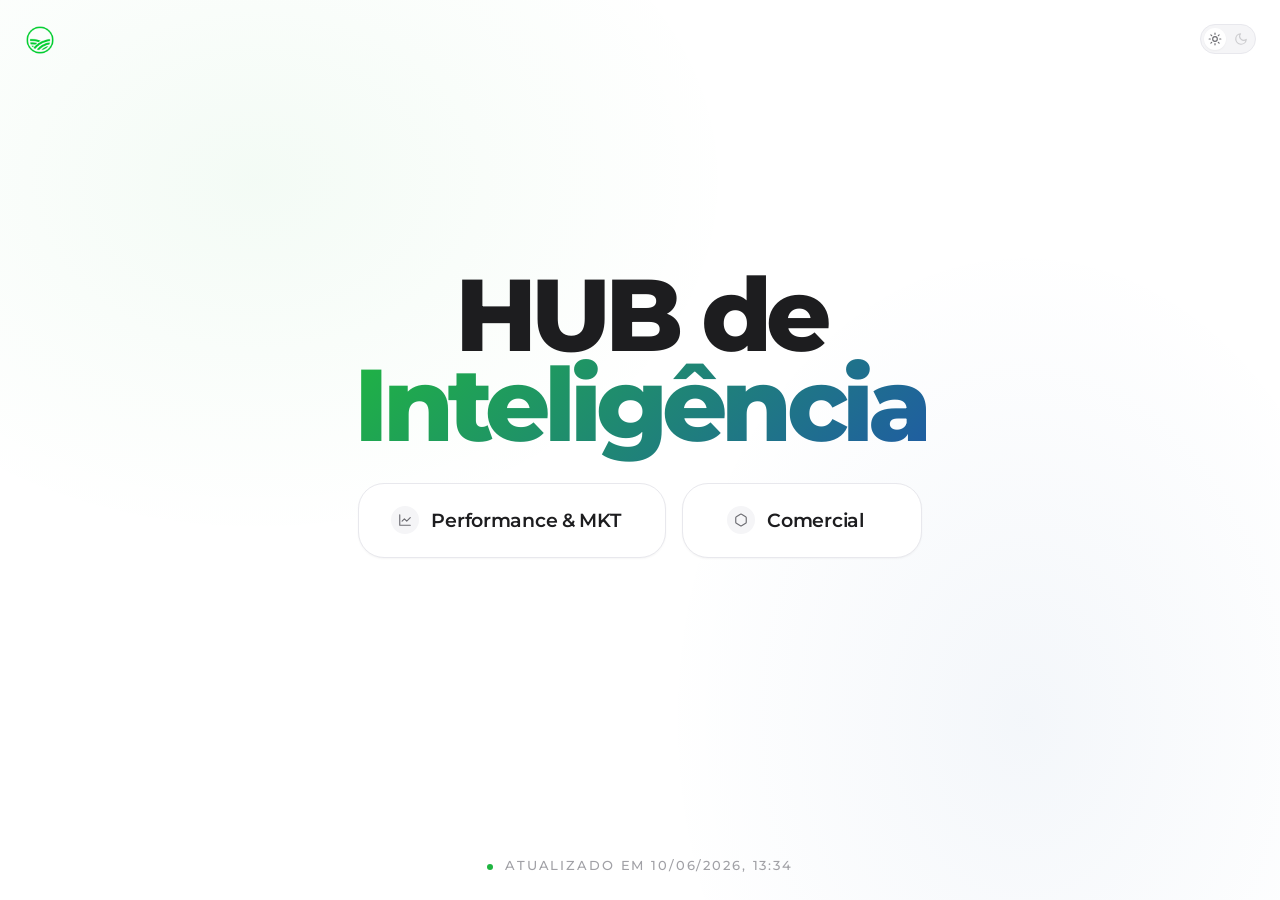
==== commit 6482f677: "feat(comercial/SDR): MQL por SDR (email RD↔Pipedrive), qualidade RQ→Venda e drilldown de reuniões Pi" ====
--- a/hub/index.html
+++ b/hub/index.html
@@ -4,7 +4,7 @@
   <meta charset="utf-8" />
   <meta name="viewport" content="width=device-width, initial-scale=1" />
   <title>HUB de Inteligência · Agroadvance</title>
-  <link rel="stylesheet" href="assets/css/theme.css?v=de96dcd139" />
+  <link rel="stylesheet" href="assets/css/theme.css?v=1aeb059269" />
 </head>
 <body>
 
--- a/hub/assets/css/theme.css
+++ b/hub/assets/css/theme.css
@@ -3453,6 +3453,15 @@
 .pct-pill.good { background: var(--positive-soft); color: var(--positive); }
 .pct-pill.mid  { background: var(--warn-soft); color: var(--warn); }
 .pct-pill.bad  { background: var(--negative-soft); color: var(--negative); }
+.pct-na { color: var(--text-muted); opacity: 0.6; font-family: var(--font-mono); font-size: 0.72rem; }
+/* Nota sob tabelas de ranking (ex.: MQLs não atribuídos a SDR) */
+.rank-note {
+  margin-top: 10px; padding: 9px 13px;
+  background: var(--surface-2); border: 1px solid var(--border);
+  border-radius: var(--radius-sm);
+  font-size: 0.78rem; color: var(--text-soft); line-height: 1.45;
+}
+.rank-note b { color: var(--text); font-weight: 700; }
 
 .cursos-mini {
   display: flex; flex-direction: column; gap: 2px;
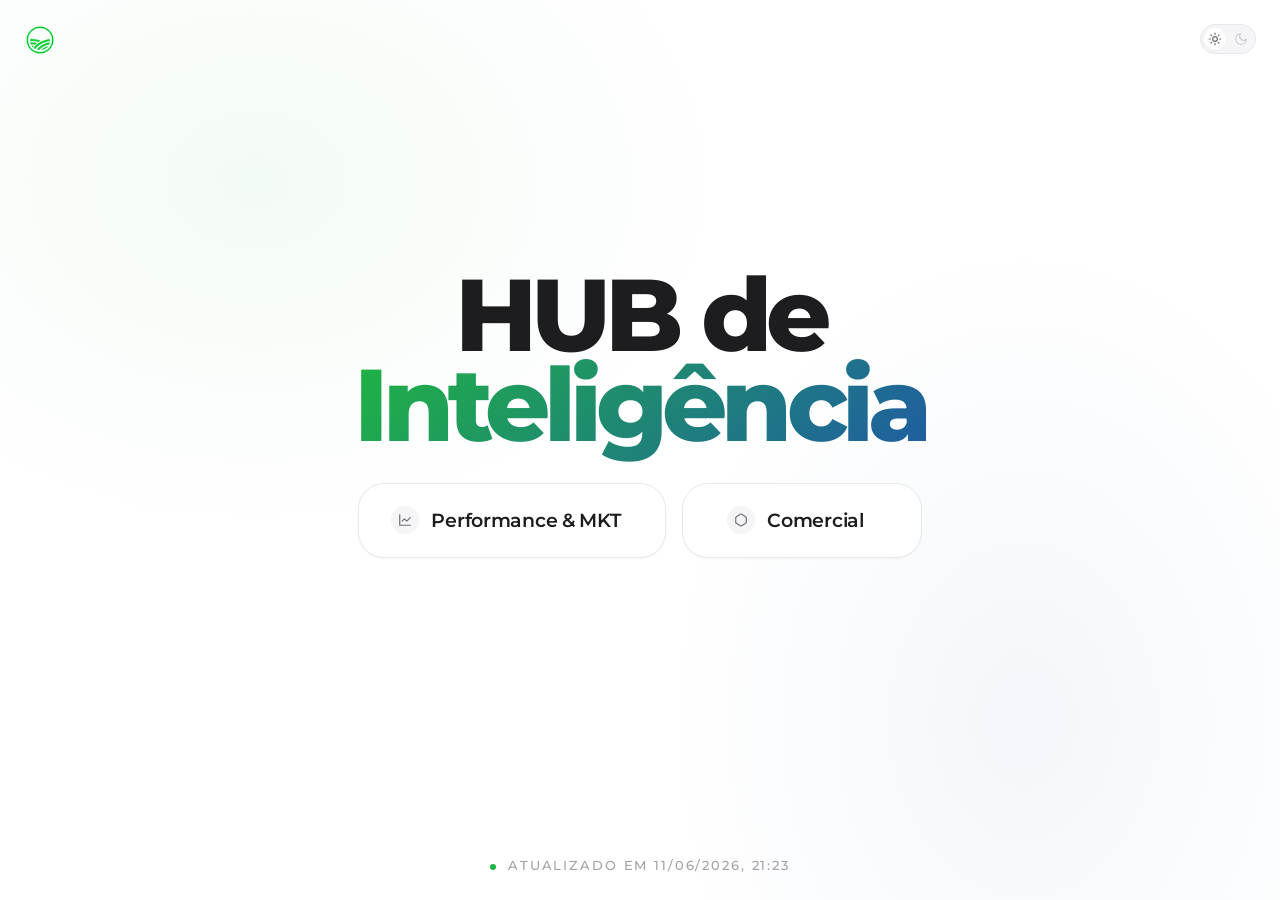
==== commit 7a873a5c: "feat(mkt/topo): botoes da aba Topo em azul (accent), Fundo segue verde - painel.js: body[data-mkt-ta" ====
--- a/hub/index.html
+++ b/hub/index.html
@@ -4,7 +4,7 @@
   <meta charset="utf-8" />
   <meta name="viewport" content="width=device-width, initial-scale=1" />
   <title>HUB de Inteligência · Agroadvance</title>
-  <link rel="stylesheet" href="assets/css/theme.css?v=1aeb059269" />
+  <link rel="stylesheet" href="assets/css/theme.css?v=563ef74128" />
 </head>
 <body>
 
--- a/hub/assets/css/theme.css
+++ b/hub/assets/css/theme.css
@@ -1317,6 +1317,25 @@
 /* (Telas estreitas usam o layout BASE empilhado definido acima — sem override.) */
 
 /* ============================================================
+   TOPO = AZUL (accent) · FUNDO = VERDE (brand)
+   Quando a aba Topo está ativa (body[data-mkt-tab="topo"]), as tabs
+   e os botões de Tipo usam o mesmo azul dos cards/charts de Topo.
+   ============================================================ */
+body[data-mkt-tab="topo"] .tab-funnel::before,
+body[data-mkt-tab="topo"] .filter-type .ft-btn::before {
+  background: linear-gradient(135deg, var(--accent-500), var(--accent-700));
+}
+body[data-mkt-tab="topo"] .tab-funnel:hover { border-color: var(--accent-500); }
+body[data-mkt-tab="topo"] .tab-funnel.active {
+  border-color: var(--accent-500);
+  box-shadow: 0 8px 22px rgba(31, 91, 164, 0.30);
+}
+body[data-mkt-tab="topo"] .tab-funnel:focus-visible { box-shadow: 0 0 0 4px rgba(31, 91, 164, 0.25); }
+body[data-mkt-tab="topo"] .filter-type .ft-btn.active { box-shadow: 0 4px 14px rgba(31, 91, 164, 0.25); }
+body[data-mkt-tab="topo"] .filter-type .ft-btn:focus-visible { box-shadow: 0 0 0 4px rgba(31, 91, 164, 0.2); }
+body[data-mkt-tab="topo"] .fchip.is-tipo { border-color: var(--accent-500); }
+
+/* ============================================================
    TOGGLE DE VISÃO TEMPORAL (evento × origem) — minimalista
    ============================================================ */
 .visao-toggle {
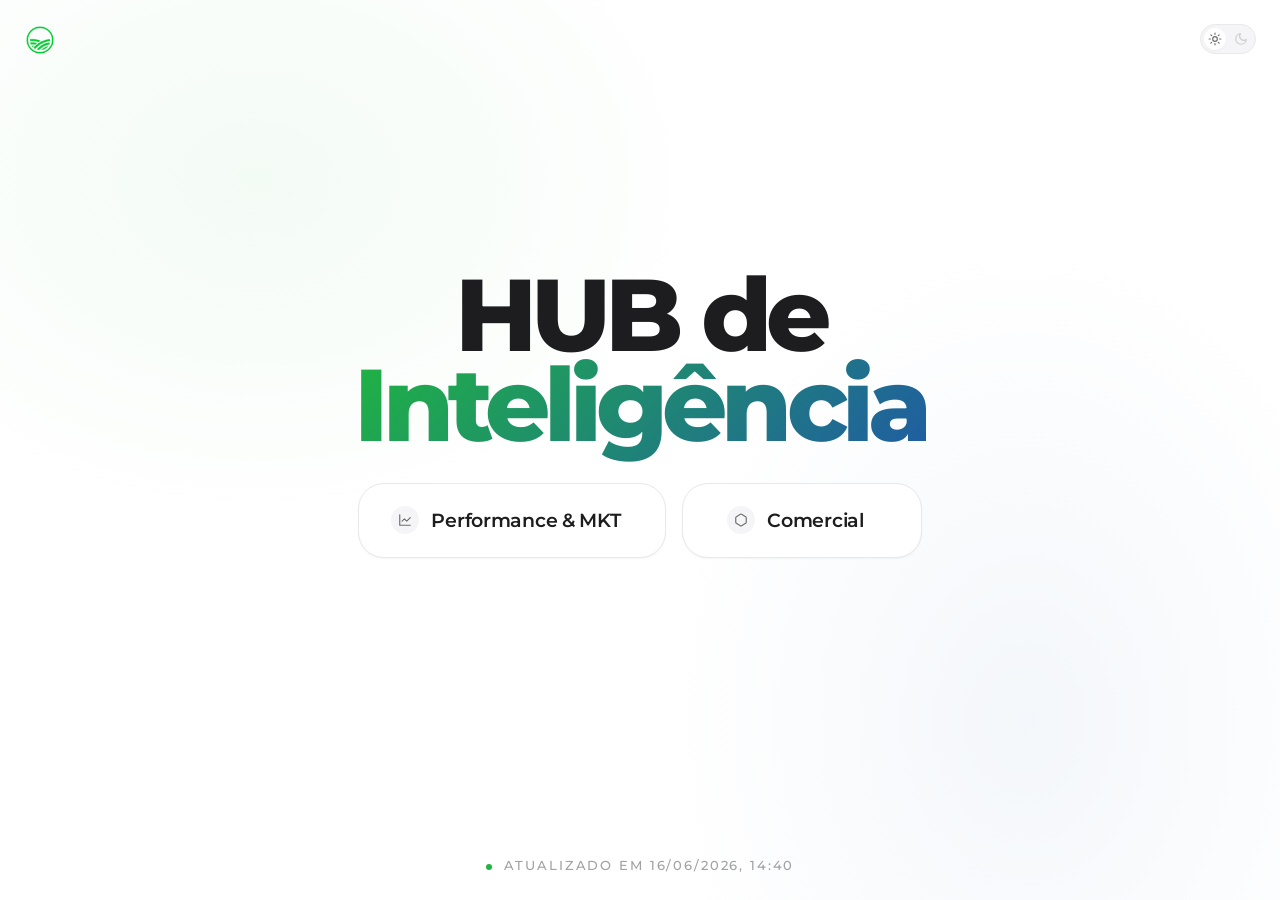
==== commit 3e264aaa: "feat(comercial): vendas atribuidas por SDR (deal-centric, mes do ganho) + filtro Outros - SDR: cada " ====
--- a/hub/index.html
+++ b/hub/index.html
@@ -4,7 +4,7 @@
   <meta charset="utf-8" />
   <meta name="viewport" content="width=device-width, initial-scale=1" />
   <title>HUB de Inteligência · Agroadvance</title>
-  <link rel="stylesheet" href="assets/css/theme.css?v=563ef74128" />
+  <link rel="stylesheet" href="assets/css/theme.css?v=3173235f07" />
 </head>
 <body>
 
--- a/hub/assets/css/theme.css
+++ b/hub/assets/css/theme.css
@@ -1635,7 +1635,7 @@
 /* Tabelas de ranking */
 .rank-table-wrap {
   background: var(--surface); border: 1px solid var(--border);
-  border-radius: var(--radius-lg); overflow: hidden;
+  border-radius: var(--radius-lg); overflow-x: auto; overflow-y: hidden;
 }
 .rank-table { width: 100%; border-collapse: collapse; font-size: 0.86rem; }
 .rank-table thead th {
@@ -1827,6 +1827,8 @@
 .drill-item .di-nome { font-weight: 600; color: var(--text); flex: 1; min-width: 0; }
 .drill-item .di-q { font-family: var(--font-mono); font-size: 0.76rem; color: var(--text-muted); white-space: nowrap; }
 .drill-item .di-fat { font-family: var(--font-mono); font-weight: 700; color: var(--brand-600, #18a039); min-width: 96px; text-align: right; }
+/* Reunião que virou venda: minimalista — só a DATA em verde (sem destacar a linha) */
+.drill-item .di-q.di-venda { color: var(--brand-600, #18a039); font-weight: 700; }
 
 /* Select inline no cabeçalho das seções comerciais */
 .sel-inline {
